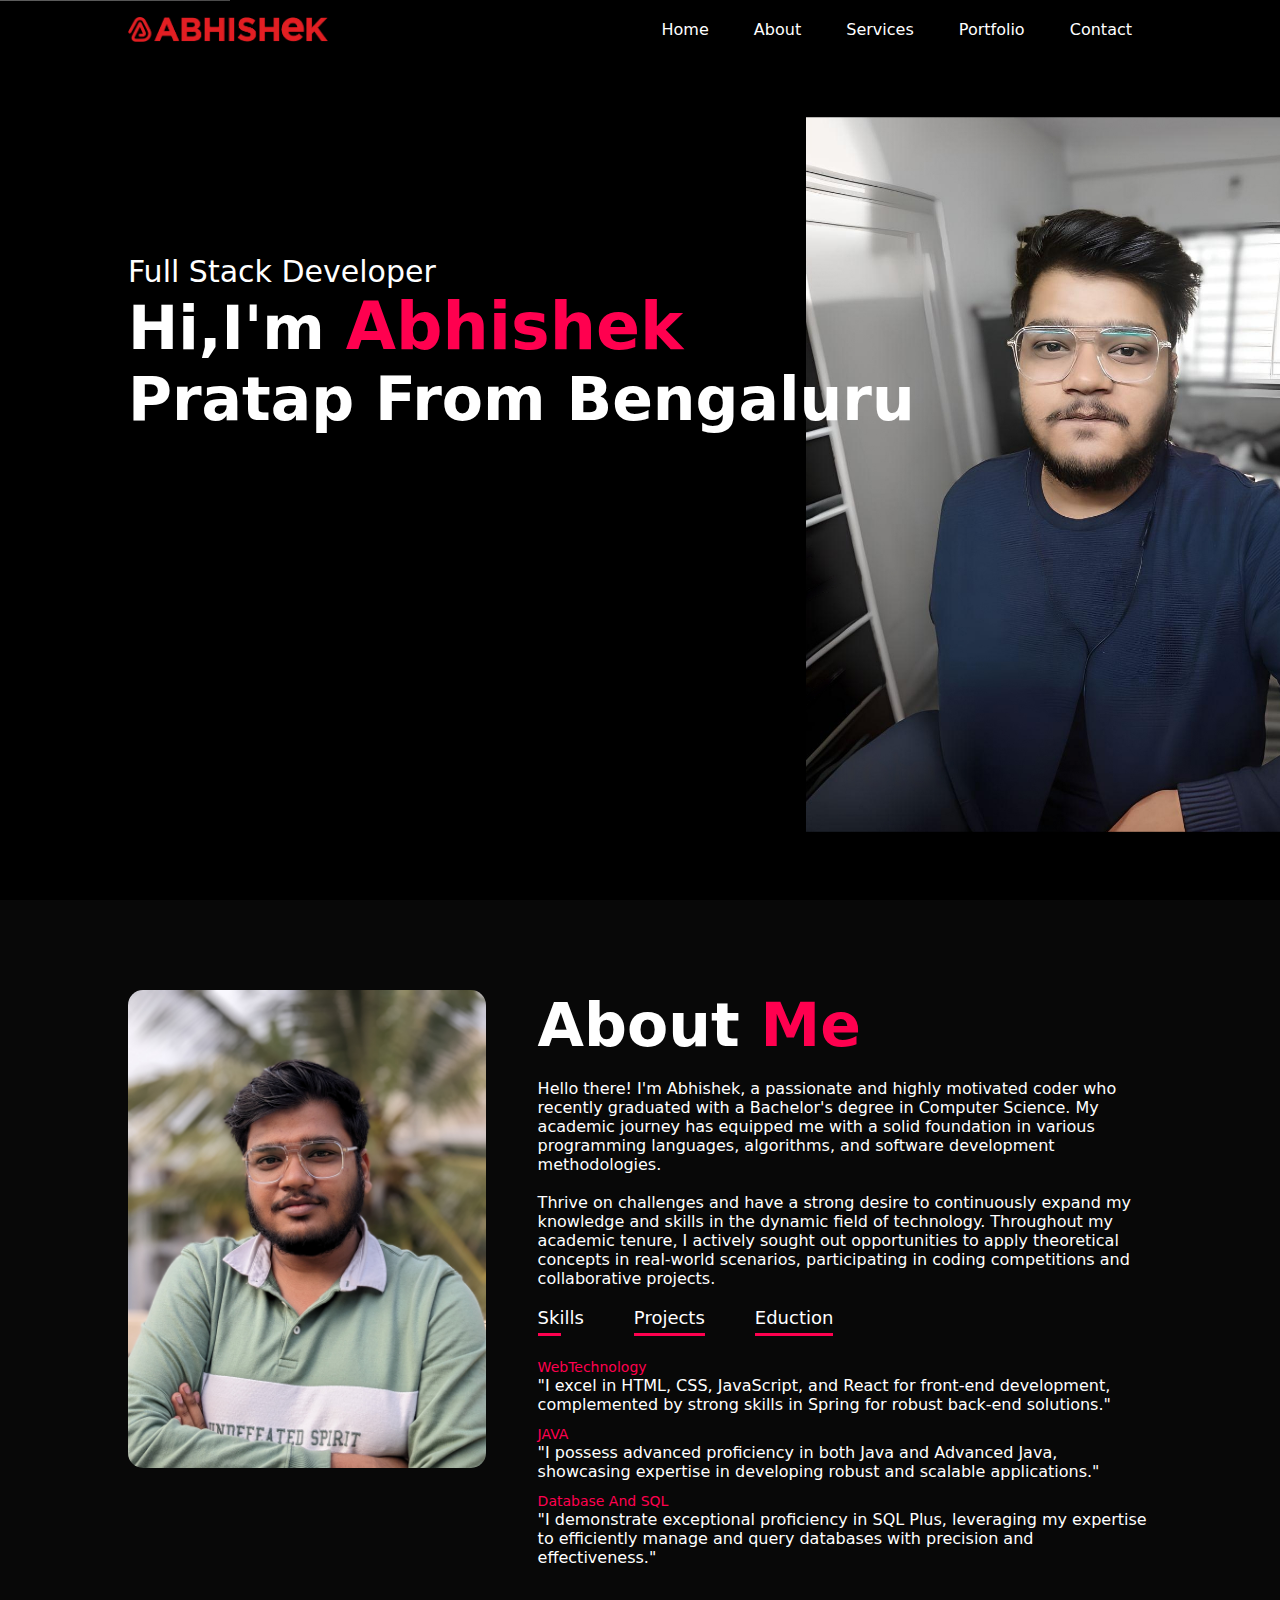
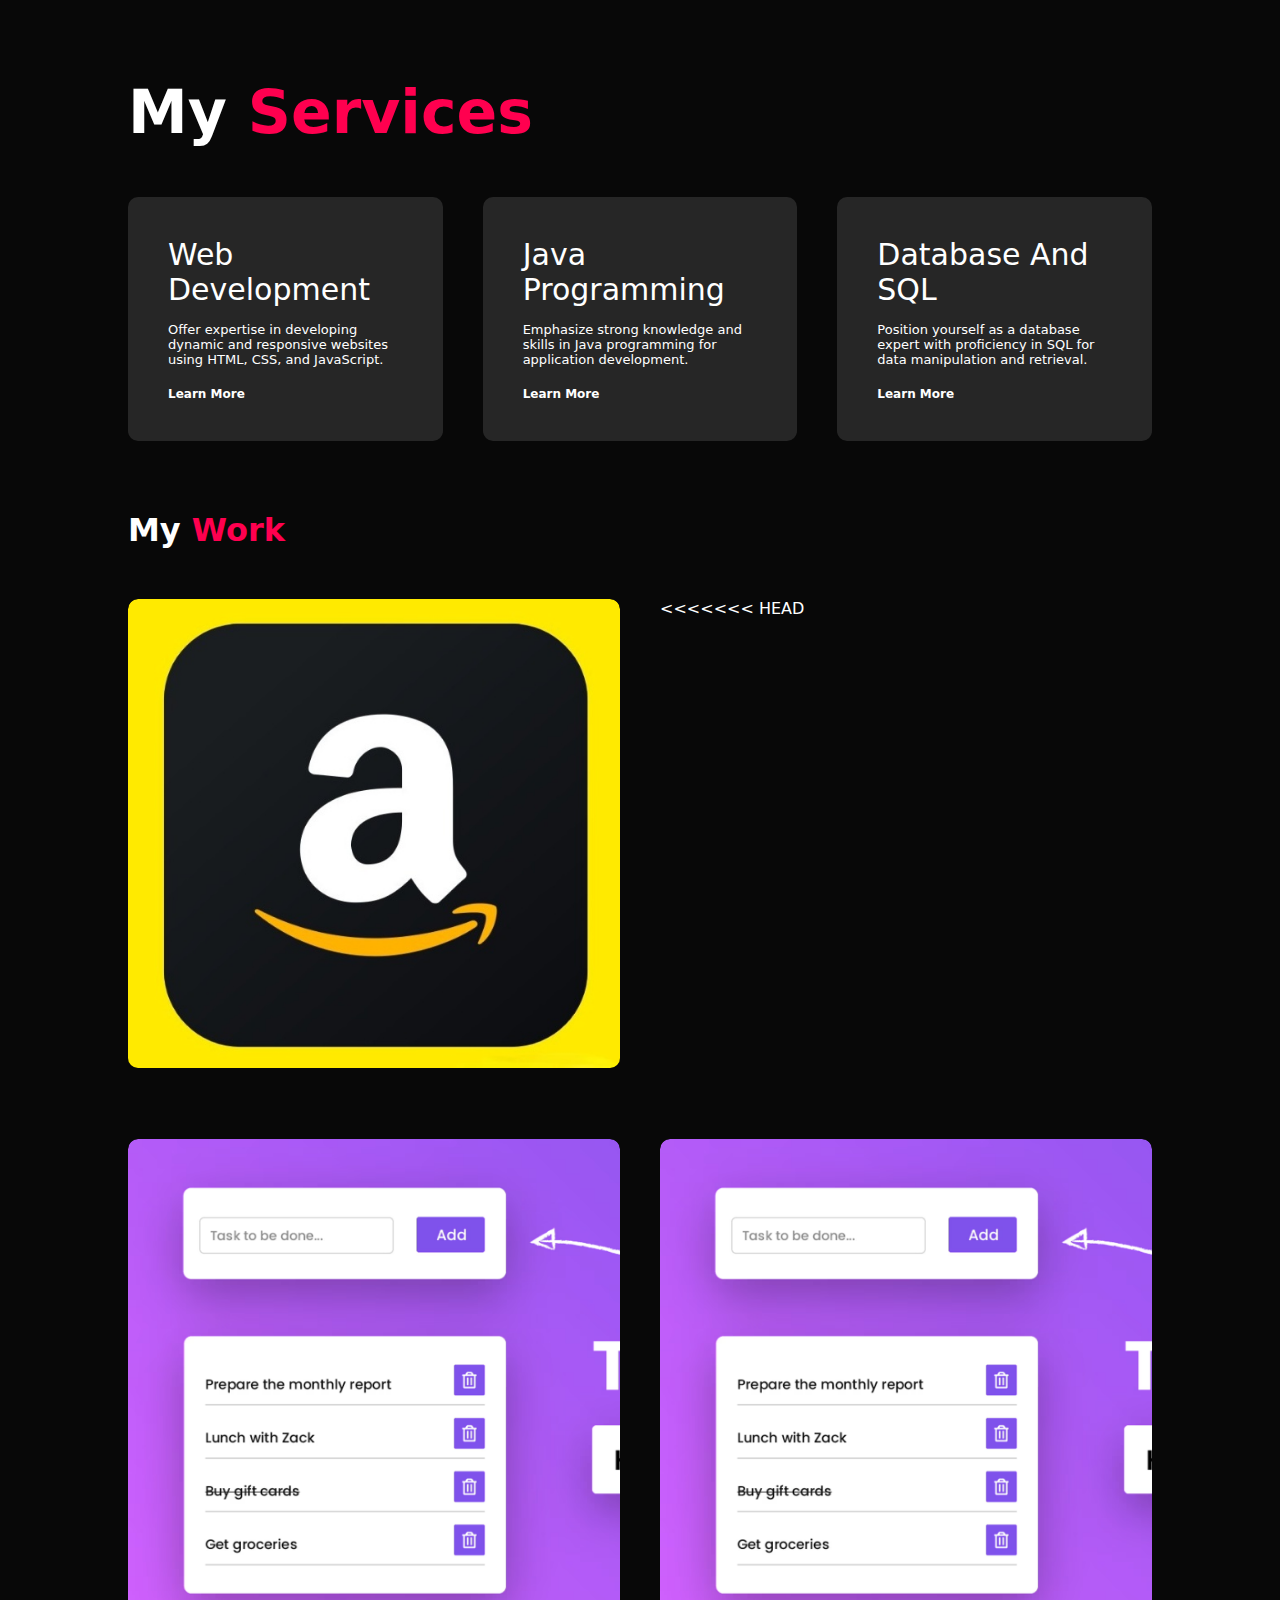
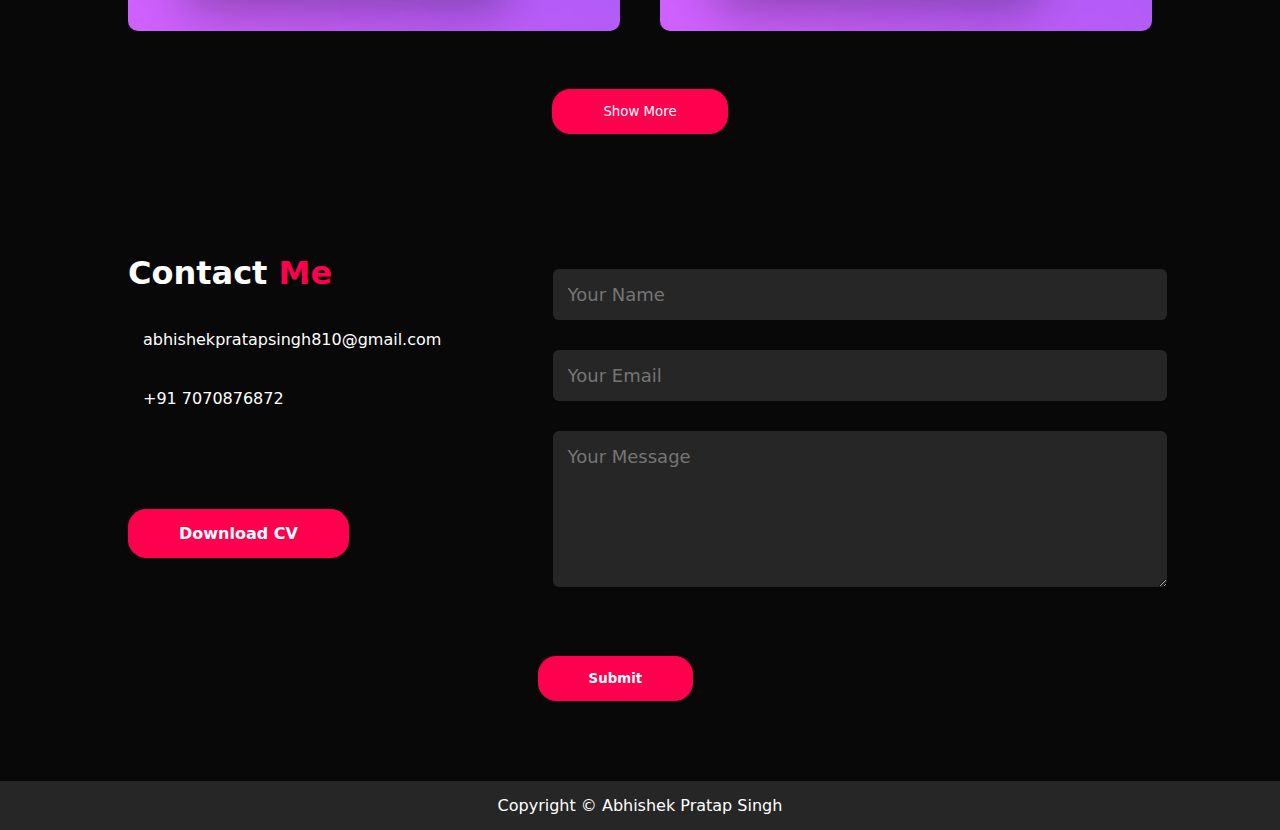
==== index.html @ 727d26ea "hi" ====
<!DOCTYPE html>
<html lang="en">

<head>
    <meta charset="UTF-8">
    <meta name="viewport" content="width=device-width, initial-scale=1.0">
    <title>Abhishek Pratap Singh Portfolio</title>
    <link rel="stylesheet" href="./style.css">
    <script src="https://kit.fontawesome.com/393fc502f9.js" crossorigin="anonymous"></script>

</head>

<body>
    <div id="main">
        <div id="header">
            <div class="container">
                <nav>
                    <img src="./abhishek-logo-for-header.webp" class="logo">
                    <ul id="sidemenu">
                        <li><a href="#header">Home</a></li>
                        <li><a href="#about">About</a></li>
                        <li><a href="#Services">Services</a></li>
                        <li><a href="#port">Portfolio</a></li>
                        <li><a href="#contact">Contact</a></li>
                        <i class="fas fa-times" onclick="closemenu()"></i>
                    </ul>
                    <i class="fas fa-bars" onclick="openmenu()"></i>
                </nav>
                <div class="header-text">
                    <p>Full Stack Developer</p>
                    <h1>Hi,I'm <span>Abhishek</span> <br>Pratap From Bengaluru</h1>
                </div>
            </div>
        </div>
        <!-- ---------------------------about---------------------- -->
        <div id="about">
            <div class="container">
                <div class="row">
                    <div class="about-col-1">
                        <img src="./WhatsApp Image 2024-01-06 at 12.10.41_4f3ad756.jpg">
                    </div>
                    <div class="about-col-2">
                        <h1 class="subtitle"> About <span id="abc">Me</span> </h1>
                        <br>
                        <p>Hello there! I'm Abhishek, a passionate and highly motivated coder who recently graduated
                            with a
                            Bachelor's degree in Computer Science. My academic journey has equipped me with a solid
                            foundation in various programming languages, algorithms, and software development
                            methodologies.
                        </p><br>

                        <p> Thrive on challenges and have a strong desire to continuously expand my knowledge and skills
                            in the dynamic field of technology. Throughout my academic tenure, I actively sought out
                            opportunities to apply theoretical concepts in real-world scenarios, participating in coding
                            competitions and collaborative projects.</p><br>

                        <!-- <p>As a recent graduate, I am eager to embark on my professional journey and contribute to the
                        ever-evolving landscape of technology. I am confident in my ability to adapt quickly to new
                        environments, learn on the fly, and contribute effectively to a team. My enthusiasm for coding
                        extends beyond the classroom, and I am always exploring new technologies and frameworks to stay
                        ahead of the curve.</p><br>

                    <q>I am currently seeking a challenging and rewarding opportunity that allows me to leverage my
                        skills and contribute meaningfully to a progressive organization. If you're looking for a
                        dedicated and driven individual with a strong foundation in computer science and a passion for
                        coding, I would love to connect and explore how I can contribute to your team.</q> -->

                        <div class="tab-title">
                            <p class="tab-links active-link" onclick="opentab('Skills')">Skills</p>
                            <p class="tab-links" onclick="opentab('Projects')">Projects</p>
                            <p class="tab-links" onclick="opentab('Eduction')">Eduction</p>
                        </div>
                        <div class="tab-cointains active-tab" id="Skills">
                            <br>
                            <ul>
                                <li><span>WebTechnology</span><br>"I excel in HTML, CSS, JavaScript, and React for
                                    front-end
                                    development, complemented by strong skills in Spring for robust back-end solutions."
                                </li>
                            </ul>
                            <ul>
                                <li><span>JAVA</span><br>"I possess advanced proficiency in both Java and Advanced Java,
                                    showcasing expertise in developing robust and scalable applications."
                                </li>
                            </ul>
                            <ul>
                                <li><span>Database And SQL </span><br>"I demonstrate exceptional proficiency in SQL
                                    Plus,
                                    leveraging my expertise to efficiently manage and query databases with precision and
                                    effectiveness."
                                </li>
                            </ul>
                        </div>
                        <div class="tab-cointains" id="Projects">
                            <ul>
                                <br>
                                <li><span>Amazon</span><br>
                                    "I've successfully developed an Amazon-inspired website using HTML and CSS, with
                                    ongoing
                                    enhancements to ensure a seamless and visually appealing online shopping
                                    experience."
                                </li>
                            </ul>
                            <ul>
                                <li><span>To-Do-List</span><br>
                                    "I've skillfully crafted a dynamic and user-friendly to-do list using JavaScript,
                                    showcasing my proficiency in front-end development and interactivity."</li>
                            </ul>
                            <ul>
                                <li><span>Login Page For Social Media</span><br>
                                    "I've crafted a login page website using HTML and CSS, demonstrating my proficiency
                                    in
                                    front-end development and design."</li>
                            </ul>
                        </div>
                        <div class="tab-cointains" id="Eduction">
                            <ul>
                                <br>
                                <li><span>High School</span><br>I proudly completed my high school education at Aditya
                                    Birla
                                    Public
                                    School, where I gained valuable knowledge and skills that have laid the groundwork
                                    for
                                    my future endeavors.</li>
                            </ul>
                            <ul>
                                <li><span>Btech In Computer Science</span><br>In 2023, I successfully completed my
                                    Bachelor
                                    of Technology (B.Tech) in Computer Science from Bhopal, India, equipping myself with
                                    a
                                    strong foundation in the field and paving the way for a promising career in
                                    technology.
                                </li>
                            </ul>
                            <ul>
                                <li><span>Eductation 3</span><br>3 Eduction</li>
                            </ul>
                        </div>
                    </div>
                </div>
            </div>
        </div>

        <!-- ------------------------services------------------ -->
        <div id="Services">
            <div class="container">
                <h1 class="subtitle">My <span> Services</span></h1>
                <div class="services-list">
                    <div>
                        <i class="fa-brands fa-html5"></i>
                        <h2>Web Development </h2>
                        <p>Offer expertise in developing dynamic and responsive websites using HTML, CSS, and
                            JavaScript.
                        </p>
                        <a href="">Learn More</a>
                    </div>
                    <div>
                        <i class="fa-brands fa-java"></i>
                        <h2>Java Programming</h2>
                        <p>Emphasize strong knowledge and skills in Java programming for application development.</p>
                        <a href="">Learn More</a>
                    </div>
                    <div>
                        <i class="fa-solid fa-database"></i>
                        <h2>Database And SQL </h2>
                        <p>Position yourself as a database expert with proficiency in SQL for data manipulation and
                            retrieval.</p>
                        <a href="">Learn More</a>
                    </div>
                </div>
            </div>
        </div>


        <!-- -----------------------portfolio------------------ -->

        <div id="port">
            <div class="container">
                <h1 class="sub-title">
                    <h1>My <span>Work</span></h1>
                    <div class="work-list">
                        <div class="work">
                            <div class="image">
                                <img src="./Untitled_Export-9vaLdktNy (1).jpeg" alt="">
                            </div>
                            <div class="layer">
                                <h3>Amazon</h3>
                                <p>

                                    I've created an Amazon-inspired website using HTML and CSS, demonstrating my
                                    proficiency
                                    in
                                    front-end development. Ongoing efforts involve refining and optimizing the site for
                                    a
                                    seamless user experience, reflecting my commitment to continuous improvement and
                                    innovation
                                    in web design.</p>
                                <a href="./amazon.html"><i class="fa-solid fa-link"></i></i></a>
                            </div>
                        </div>

<<<<<<< HEAD
                        <div class="work">
                            <div class="image">
                                <img src="./download.avif" alt="">
                            </div>
                            <div class="layer">
                                <h3>Todo List</h3>
                                <p>
                                    I've built a JavaScript-powered to-do list, showcasing my front-end scripting
                                    skills.
                                    This
                                    dynamic application enables users to manage tasks efficiently with a user-friendly
                                    interface, emphasizing practicality and engagement. Ongoing refinements aim to
                                    deliver a
                                    streamlined and effective tool for seamless task organization.</p>
=======
                                I've created an Amazon-inspired website using HTML and CSS, demonstrating my proficiency
                                in
                                front-end development. Ongoing efforts involve refining and optimizing the site for a
                                seamless user experience, reflecting my commitment to continuous improvement and
                                innovation
                                in web design.</p>
                            <a href="./amazon.html"><i class="fa-solid fa-link"></i></i></a>
                        </div>
                    </div>

                    <div class="work">
                        <div class="image">
                            <img src="./download.avif" alt="">
                        </div>
                        <div class="layer">
                            <h3>Todo List</h3>
                            <p>
                                I've built a JavaScript-powered to-do list, showcasing my front-end scripting skills.
                                This
                                dynamic application enables users to manage tasks efficiently with a user-friendly
                                interface, emphasizing practicality and engagement. Ongoing refinements aim to deliver a
                                streamlined and effective tool for seamless task organization.</p>
                            <a href="./to-do-list_project.html"><i class="fa-solid fa-link"></i></i></a>
                        </div>
                    </div>


                    <div class="work">
                        <div class="image">
                            <img src="https://ucarecdn.com/f3bb5d82-fd86-4fac-a968-801e316601be/-/scale_crop/800x800/smart/"
                                alt="">
                        </div>
                        <div class="layer">
                            <h3>Random Quote Generator</h3>
                            <p>

                                I recently crafted a random quote generator using HTML, CSS, and JavaScript. HTML
                                provided
                                the structure, CSS added a polished look, and JavaScript brought the dynamic
                                functionality.
                                With a click of a button, the generator randomly displays quotes from a predefined
                                array,
                                making it an engaging and visually appealing project that highlights the seamless
                                integration of these web technologies.</p>
                            <a href="./RandomQuote.html"><i class="fa-solid fa-link"></i></i></a>
                        </div>
                    </div>


                    <div class="work">
                        <div class="image">
                            <img src="./Instagram Square post (1080x1080).jpg" alt="">
                        </div>
                        <div class="layer">
                            <h3>Login Page</h3>
                            <p>
                                I've just wrapped up creating a login page using HTML and CSS. The HTML includes a form
                                with
                                input fields for username and password, styled using CSS for a visually appealing look.
                                The
                                design is responsive, thanks to the use of flexbox. It's now a clean and functional
                                login
                                interface, marrying simplicity with an attractive layout.</p>
                            <a href="./login1.html"><i class="fa-solid fa-link"></i></i></a>
                        </div>
                    </div>


                    <div class="work">
                        <div class="image">
                            <img src="./Instagram Square post (1080x1080).webp" alt="">
                        </div>
                        <div class="layer">
                            <h3>Netflix Login Page</h3>
                            <p>
                                Building a Netflix login page with HTML and CSS is a great achievement, showcasing your
                                skills in frontend development and design. This hands-on project allows you to replicate
                                the official platform's layout, emphasizing practical experience and enhancing your
                                understanding of web design concepts. Keep experimenting and expanding your knowledge to
                                excel in the dynamic field of web development.</p>
                            <a href="./Abhisheknetflixlogin.htmln  "><i class="fa-solid fa-link"></i></i></a>
                        </div>
                    </div>


                    <div class="work">
                        <div class="image">
                            <img src="./comiing.avif" alt="">
                        </div>
                        <div class="layer">
                            <h3>Comming Soon.....</h3>
                            <p>
                                Comming Soon......</p>
                            <a href="./to-do-list_project.html"><i class="fa-solid fa-link"></i></i></a>
                        </div>
                    </div>



                    <div class="work">
                        <div class="image">
                            <img src="./comiing.avif" alt="">
                        </div>
                        <div class="layer">
                            <h3>Comming Soon.....</h3>
                            <p>
                                Comming Soon......</p>
                            <a href="./to-do-list_project.html"><i class="fa-solid fa-link"></i></i></a>
                        </div>
                    </div>




                    <div class="work">
                        <div class="image">
                            <img src="./comiing.avif" alt="">
                        </div>
                        <div class="layer">
                            <h3>Comming Soon.....t</h3>
                            <p>
                                Comming Soon.....</p>
                            <a href="./to-do-list_project.html"><i class="fa-solid fa-link"></i></i></a>
                        </div>
                    </div>




                    <div class="work">
                        <div class="image">
                            <img src="./comiing.avif" alt="">
                        </div>
                        <div class="layer">
                            <h3>Comming Soon.....</h3>
                            <p>
                                Comming Soon.....</p>
                            <a href="./to-do-list_project.html"><i class="fa-solid fa-link"></i></i></a>
                        </div>
                    </div>




                    <div class="work">
                        <div class="image">
                            <img src="./comiing.avif" alt="">
                        </div>
                        <div class="layer">
                            <h3>Comming Soon.....</h3>
                            <p>Comming Soon...../p>
>>>>>>> 76d8709bc425a43754c190b4fefecbc5886a5a53
                                <a href="./to-do-list_project.html"><i class="fa-solid fa-link"></i></i></a>
                            </div>
                        </div>


                        <div class="work">
                            <div class="image">
                                <img src="https://ucarecdn.com/f3bb5d82-fd86-4fac-a968-801e316601be/-/scale_crop/800x800/smart/"
                                    alt="">
                            </div>
                            <div class="layer">
                                <h3>Random Quote Generator</h3>
                                <p>

                                    I recently crafted a random quote generator using HTML, CSS, and JavaScript. HTML
                                    provided
                                    the structure, CSS added a polished look, and JavaScript brought the dynamic
                                    functionality.
                                    With a click of a button, the generator randomly displays quotes from a predefined
                                    array,
                                    making it an engaging and visually appealing project that highlights the seamless
                                    integration of these web technologies.</p>
                                <a href="./RandomQuote.html"><i class="fa-solid fa-link"></i></i></a>
                            </div>
                        </div>


                        <div class="work">
                            <div class="image">
                                <img src="./Instagram Square post (1080x1080).jpg" alt="">
                            </div>
                            <div class="layer">
                                <h3>Login Page</h3>
                                <p>
                                    I've just wrapped up creating a login page using HTML and CSS. The HTML includes a
                                    form
                                    with
                                    input fields for username and password, styled using CSS for a visually appealing
                                    look.
                                    The
                                    design is responsive, thanks to the use of flexbox. It's now a clean and functional
                                    login
                                    interface, marrying simplicity with an attractive layout.</p>
                                <a href="./login1.html"><i class="fa-solid fa-link"></i></i></a>
                            </div>
                        </div>


                        <div class="work">
                            <div class="image">
                                <img src="./Instagram Square post (1080x1080).webp" alt="">
                            </div>
                            <div class="layer">
                                <h3>Netflix Login Page</h3>
                                <p>
                                    Building a Netflix login page with HTML and CSS is a great achievement, showcasing
                                    your
                                    skills in frontend development and design. This hands-on project allows you to
                                    replicate
                                    the official platform's layout, emphasizing practical experience and enhancing your
                                    understanding of web design concepts. Keep experimenting and expanding your
                                    knowledge to
                                    excel in the dynamic field of web development.</p>
                                <a href="./Abhisheknetflixlogin.htmln  "><i class="fa-solid fa-link"></i></i></a>
                            </div>
                        </div>


                        <div class="work">
                            <div class="image">
                                <img src="./comiing.avif" alt="">
                            </div>
                            <div class="layer">
                                <h3>Comming Soon.....</h3>
                                <p>
                                    Comming Soon......</p>
                                <a href="./to-do-list_project.html"><i class="fa-solid fa-link"></i></i></a>
                            </div>
                        </div>



                        <div class="work">
                            <div class="image">
                                <img src="./comiing.avif" alt="">
                            </div>
                            <div class="layer">
                                <h3>Comming Soon.....</h3>
                                <p>
                                    Comming Soon......</p>
                                <a href="./to-do-list_project.html"><i class="fa-solid fa-link"></i></i></a>
                            </div>
                        </div>




                        <div class="work">
                            <div class="image">
                                <img src="./comiing.avif" alt="">
                            </div>
                            <div class="layer">
                                <h3>Comming Soon.....t</h3>
                                <p>
                                    Comming Soon.....</p>
                                <a href="./to-do-list_project.html"><i class="fa-solid fa-link"></i></i></a>
                            </div>
                        </div>




                        <div class="work">
                            <div class="image">
                                <img src="./comiing.avif" alt="">
                            </div>
                            <div class="layer">
                                <h3>Comming Soon.....</h3>
                                <p>
                                    Comming Soon.....</p>
                                <a href="./to-do-list_project.html"><i class="fa-solid fa-link"></i></i></a>
                            </div>
                        </div>




                        <div class="work">
                            <div class="image">
                                <img src="./comiing.avif" alt="">
                            </div>
                            <div class="layer">
                                <h3>Comming Soon.....</h3>
                                <p>Comming Soon...../p>
                                    <a href="./to-do-list_project.html"><i class="fa-solid fa-link"></i></i></a>
                            </div>
                        </div>




                        <div class="work">
                            <div class="image">
                                <img src="./comiing.avif" alt="">
                            </div>
                            <div class="layer">
                                <h3>Comming Soon.....</h3>
                                <p>
                                    Comming Soon.....</p>
                                <a href="./to-do-list_project.html"><i class="fa-solid fa-link"></i></i></a>
                            </div>
                        </div>


                        <div class="work">
                            <img src="./comiing.avif" alt="">
                            <div class="layer">
                                <h3>Comming Soon.....</h3>
                                <p>
                                    Comming Soon.....</p>
                                <a href="./RandomQuote.html"><i class="fa-solid fa-link"></i></i></a>
                            </div>
                        </div>
                    </div>
                    <button class="btn8">Show More</button>
            </div>
        </div>

        <!-- ----------------------------------------COntact------------------------------ -->
        <div id="contact">
            <div class="container">
                <div class="row">
                    <div class="contact-left">
                        <h1 class="sub-title">Contact <span>Me</span></h1>
                        <p><i class="fas fa-paper-plane"></i>abhishekpratapsingh810@gmail.com</p>
                        <p><i class="fas fa-phone-square-alt"></i>+91 7070876872</p>
                        <div class="social-icons">
                            <a href="https://www.instagram.com/abhishekpr_/"><i class="fa-brands fa-instagram"></i></a>
                            <a href=""><i class="fa-brands fa-facebook"></i></a>
                            <a href="https://www.linkedin.com/in/abhishek-pratap-singh-a2b493244/"><i
                                    class="fa-brands fa-linkedin"></i></a>
                            <a href="https://twitter.com/Abhishe60374679"><i class="fa-brands fa-twitter"></i></a>

                        </div>
                        <a href="./Abhishek Pratap Singh Resume_page-0001.pdf" class="btn btn2">Download CV</a>
                    </div>
                    <div class="contact-right">
                        <form action="https://api.web3forms.com/submit" method="POST">
                            <input type="text" name="Name" placeholder="Your Name" required>
                            <input type="email" name="Email" placeholder="Your Email" required>
                            <textarea name="Message" rows="6" placeholder="Your Message"></textarea>
                            <button type="submit" class="btn btn2">Submit</button>
                            <input type="hidden" name="access_key" value="2c8de099-0847-4431-8800-19e3527dbb65">
                        </form>
                    </div>

                </div>
            </div>
            <div class="copyright">
                <p>Copyright © Abhishek Pratap Singh </p>
            </div>
        </div>
    </div>







</body>
<script src="https://cdnjs.cloudflare.com/ajax/libs/gsap/3.12.4/gsap.min.js"
    integrity="sha512-EZI2cBcGPnmR89wTgVnN3602Yyi7muWo8y1B3a8WmIv1J9tYG+udH4LvmYjLiGp37yHB7FfaPBo8ly178m9g4Q=="
    crossorigin="anonymous" referrerpolicy="no-referrer"></script>
<script>


    var tablinks = document.getElementsByClassName("tab-links");
    var tabcointains = document.getElementsByClassName("tab-cointains");

    function opentab(tabname) {
        for (tablink of tablinks) {
            tablink.classList.remove("active-link");
        }
        for (tabcointain of tabcointains) {
            tabcointain.classList.remove("active-tab");
        }
        event.currentTarget.classList.add("active-link");
        document.getElementById(tabname).classList.add("active-tab");
    }

    var sidemenu = document.getElementById("sidemenu");

    function openmenu() {
        sidemenu.style.right = "0"
    }
    function closemenu() {
        sidemenu.style.right = "-200px"

    }

    document.addEventListener("DOMContentLoaded", function () {
        let loadmore = document.querySelector('.btn8');
        let currentItem = 3;

        loadmore.onclick = () => {
            showItems();
        };

        function showItems() {
            let boxes = document.querySelectorAll('.container .work-list .work');

            for (let i = currentItem; i < currentItem + 3 && i < boxes.length; i++) {
                boxes[i].style.display = 'flex'; // Adjusted from 'inline-block' to 'flex'
            }

            currentItem += 3;

            // If all items are shown, hide the "Show More" button
            if (currentItem >= boxes.length) {
                loadmore.style.display = 'none';
            }
        }

        // Initially hide all items beyond the first 3
        hideItems();

        function hideItems() {
            let boxes = document.querySelectorAll('.container .work-list .work');

            for (let i = currentItem; i < boxes.length; i++) {
                boxes[i].style.display = 'none';
            }
        }

    });

    gsap.from("#header h1", {
        x: 100,
        opacity:0,
        delay:0.5,
        duration:0.5,
        stagger:0.2

    })
    gsap.from("#header p", {
        x: 100,
        opacity:0,
        delay:0.5,
        duration:0.5,
        stagger:0.2

    })




</script>

<script>
    // Your existing code...

    const roles = ["Front End","Back End","Databases","Full Stack Developer"];
    const roleElement = document.getElementById("header").getElementsByTagName("p")[0];

    function switchRoles() {
        let roleIndex = 0;

        function updateRole() {
            gsap.to(roleElement, { opacity: 0, duration: 0.5, onComplete: () => {
                roleElement.innerHTML = roles[roleIndex];
                gsap.to(roleElement, { opacity: 1, duration: 0.5 });
                roleIndex = (roleIndex + 1) % roles.length;
            }});
        }

        setInterval(updateRole, 3000);
    }

    switchRoles();

    // Your existing GSAP animations...

</script>





</html>
---- style.css ----
* {
    margin: 0px;
    padding: 0px;
    font-family: system-ui, -apple-system, BlinkMacSystemFont, 'Segoe UI', Roboto, Oxygen, Ubuntu, Cantarell, 'Open Sans', 'Helvetica Neue', sans-serif;
    box-sizing: border-box;
    color: white;
}

body {
    background: #080808;
}

#header {
    width: 100%;
    height: 100vh;
    background-image: url(./fotor-2024010519581-transformed\ \(1\).png);
    background-size: cover;
    background-position: center;
}

.container {
    padding: 10px 10%;
    

}

nav {
    display: flex;
    align-items: center;
    justify-content: space-between;
    flex-wrap: wrap;
}

.logo {
    width: 200px;
    

}

nav ul li {
    display: inline-block;
    list-style: none;
    margin: 10px 20px;
}

a {
    color: white;
    text-decoration: none;
    font: 18px;
    position: relative;
}

nav ul li a::after{
    content: '';
    width: 0%;
    height: 3px;
    background: #ff004f;
    position: absolute;
    left: 0px;
    bottom: -6px;
}

nav ul li a:hover::after{
    width: 100%;
    transition: 0.5s;

}

.header-text{
margin-top: 20%;
font-size: 30px;
}

.header-text h1{
    font-size: 60px;
   
}

.header-text span{
color:#ff004f ;
font-size: 65px;
}

#abc{
    color: #ff004f;
}



/* ---------------------------about----------------------------------- */

#about {
    padding: 80px 0;
    color: #ababab;
}

.row {
    display: flex;
    justify-content: space-between;
  flex-wrap: wrap;
}

.about-col-1 {
    flex-basis: 35%;

}

.about-col-1 img {
    border-radius: 15px;
    width: 100%;
}

.about-col-2 {
    flex-basis: 60%;
}

.subtitle {
    font-size: 60px;
    font-weight: 600;
    color: white;
}

.tab-title{
    display: flex;
    max-width: 20px 0 40px;
}

.tab-links{
    margin-right: 50px;
    font-size: 18px;
    font-weight: 500;
    cursor: pointer;
    position: relative;

}

.tab-links::after{
    content: '';
    width: 100%;
    height: 3px;
    background: #ff004f;
    position: absolute;
    left: 0;
    bottom: -8px;
    transition: 0.5s;
}

.tab-links.active-link::after{
    width: 50%;
}

.tab-cointains ul li{
    list-style: none;
    margin: 10px 0;
}

.tab-cointains ul li span{
    color: #ff004f;
    font-size: 14px;
}

.tab-cointains{
    display: none;
}

.tab-cointains.active-tab{
    display: block;
}

/* ---------------------services--------------------- */

#services{
    padding: 30px 0;

}

.services-list{
    display: grid;
    grid-template-columns: repeat(auto-fit, minmax(250px, 1fr));
    grid-gap: 40px;
    margin-top: 50px;
}

.services-list div{
    background: #262626;
    padding: 40px;
    font-size: 13px;
    font-weight: 300;
    border-radius: 10px;
    transition: background 0.5s,transform 0.5s;
}

.services-list div i{
    font-size: 50px;
    margin-bottom: 50px;
    
}

.services-list div h2{
    font-size: 30px;
    font-weight: 500;
    margin-bottom: 15px;
    
}

.services-list div a{
    text-decoration: none;
    color: #fff;
    font-size: 12px;
    margin-top: 20px;
    display: inline-block;
    font-weight: 600;
}

.services-list div:hover{
    background: #ff004f;
    transform: translateY(-10px);
}
 span{
    color: #ff004f;
}

/* <!-- -----------------------portfolio--------------------> */

/* -----------------------portfolio-------------------- */

/* -----------------------portfolio-------------------- */

#port {
    padding: 50px 0;
}

.work-list {
    display: grid;
    grid-template-columns: repeat(auto-fill, minmax(350px, 1fr));
    grid-gap: 40px;
    margin-top: 50px;
}

.work {
    border-radius: 10px;
    position: relative;
    overflow: hidden;
    width: 100%; /* Adjusted width to ensure responsiveness */
    height: 500px;
}

.work img {
    display: block;
    width: 100%;
    border-radius: 10px;
    transition: transform 0.5s;
}

.layer {
    width: 100%;
    height: 0%;
    background: linear-gradient(rgb(0, 0, 0, 0), #ff004f);
    border-radius: 10px;
    position: absolute;
    left: 0;
    bottom: 0;
    overflow: hidden;
    display: flex;
    align-items: center;
    justify-content: center;
    flex-direction: column;
    padding: 0 40px;
    text-align: center;
    font-size: 14px;
    transition: height 0.5s;
}

.layer h3 {
    font-weight: 600;
    margin-bottom: 20px;
}

.layer i {
    margin-top: 20px;
    text-decoration: none;
    font-size: 18px;
    line-height: 60px;
    background: white;
    color: #ff004f;
    width: 60px;
    height: 60px;
    border-radius: 50%;
}

.work:hover img {
    transform: scale(1.1);
}

.work:hover .layer {
    height: 100%;
}

.btn {
    display: block;
    margin: 50px auto;
    width: fit-content;
    border: 1px solid #ff004f;
    padding: 14px 50px;
    border-radius: 6px;
    text-decoration: none;
    color: white;
    transition: background 0.5s;
    border-radius: 18px;
}

.btn:hover {
    background: #ff004f;
    box-shadow: 0px 0px 10px rgb(146, 79, 96);
    cursor: pointer;
}

.btn8 {
    display: block;
    margin: 50px auto;
    width: fit-content;
    border: 1px solid #ff004f;
    padding: 14px 50px;
    border-radius: 6px;
    text-decoration: none;
    color: white;
    transition: background 0.5s;
    border-radius: 18px;
    background: #ff004f;
}

.btn8:hover {
    background: #ff004f;
    box-shadow: 0px 0px 10px rgb(146, 79, 96);
    cursor: pointer;
}

/* 
----------------------------------------COntact------------------------------ */
.contact-left{
    flex-basis: 35%;
}

.contact-right{
    flex-basis: 60%;
}

.contact-left p{
    margin-top: 30px;
}

.contact-left p i{
    color: #ff004f;
    margin-right: 15px;
    font-size: 25px;
}

.social-icons{
    margin-top: 30px;
}

.social-icons a{
    text-decoration: none;
    font-size: 30px;
    display: inline-block;
    margin-right: 15px;
    color: #ababab;
    
}

.social-icons a i{
    transition: transform 0.5s;
}

.social-icons a i:hover{
    
    color: #ff004f;
    transform: translateY(-5px);
}
.btn.btn2{
    display: inline-block;
    background: #ff004f;
    font-weight: 600;
}

.contact-right form{
    width: 100%;
}

form input,form textarea{
    width: 100%;
    border: 0;
    outline: none;
    background: #262626;
    padding: 15px;
    margin: 15px;
    color: #fff;
    font-size: 18px;
    border-radius: 6px;

}

form btn2{
    padding: 14px 16px;
    font-size: 18px;
    margin: 20px;
    cursor: pointer;
    border-radius: 8px;
}

.copyright{
    width: 100%;
    text-align: center;
    padding: 15px;
    background: #262626;
    font-weight: 300;
    margin-top: 20px;
}
html{
    scroll-behavior: smooth;
}

/* 
--------------------css for small screen------------------------------------- */
nav .fas{
    display: none;
}
@media only screen and (max-width:1100px){
    #header{
        background-image: url(./black.png);
    }
    .header-text{
        margin-top: 100%;
        font-size: 16px;
    }
    .header-text height:1px;{
        font-size: 30px;
    }
    nav .fas{
        display: block;
        font-size: 25px;
    }
    nav ul{
        background: #ff004f;
        position: fixed;
        top: 0;
        right: -200px;
        width: 200px;
        height: 100vh;
        padding-top: 50px;
        transition: right 0.5s;
    }
    nav ul li{
        display: block;
        margin: 25px;
    }
    nav ul .fas{
        position: absolute;
        top: 25px;
        left: 25px;
        cursor: pointer;
    }
    .subtitle{
        font-size: 40px;
    }
    .about-col-1,.about-col-2{
        flex-basis: 100%;
    }
    .about-col-1{
        margin-bottom: 30px;
    }
    .about-col-2{
        font-size: 18px;
    }
    .tab-links{
        font-size: 20px;
        margin-right: 20px;
    }
    .contact-left,.contact-right{
        flex-basis: 100%;
    }
    .copyright{
        font-size: 14px;

    }
    .header-text{
        margin-top: 50%;
        font-size: 30px;
        flex-basis: 100%;
        }
        
        
    }


    /* --------------------custom scrollbar------------------- */
    ::-webkit-scrollbar{
        width: 10px;
    }

    ::-webkit-scrollbar-track{
        background: #fff;
    
    }

    ::-webkit-scrollbar-thumb{
        background: #ff004f;
        border-radius: 10px;
    }
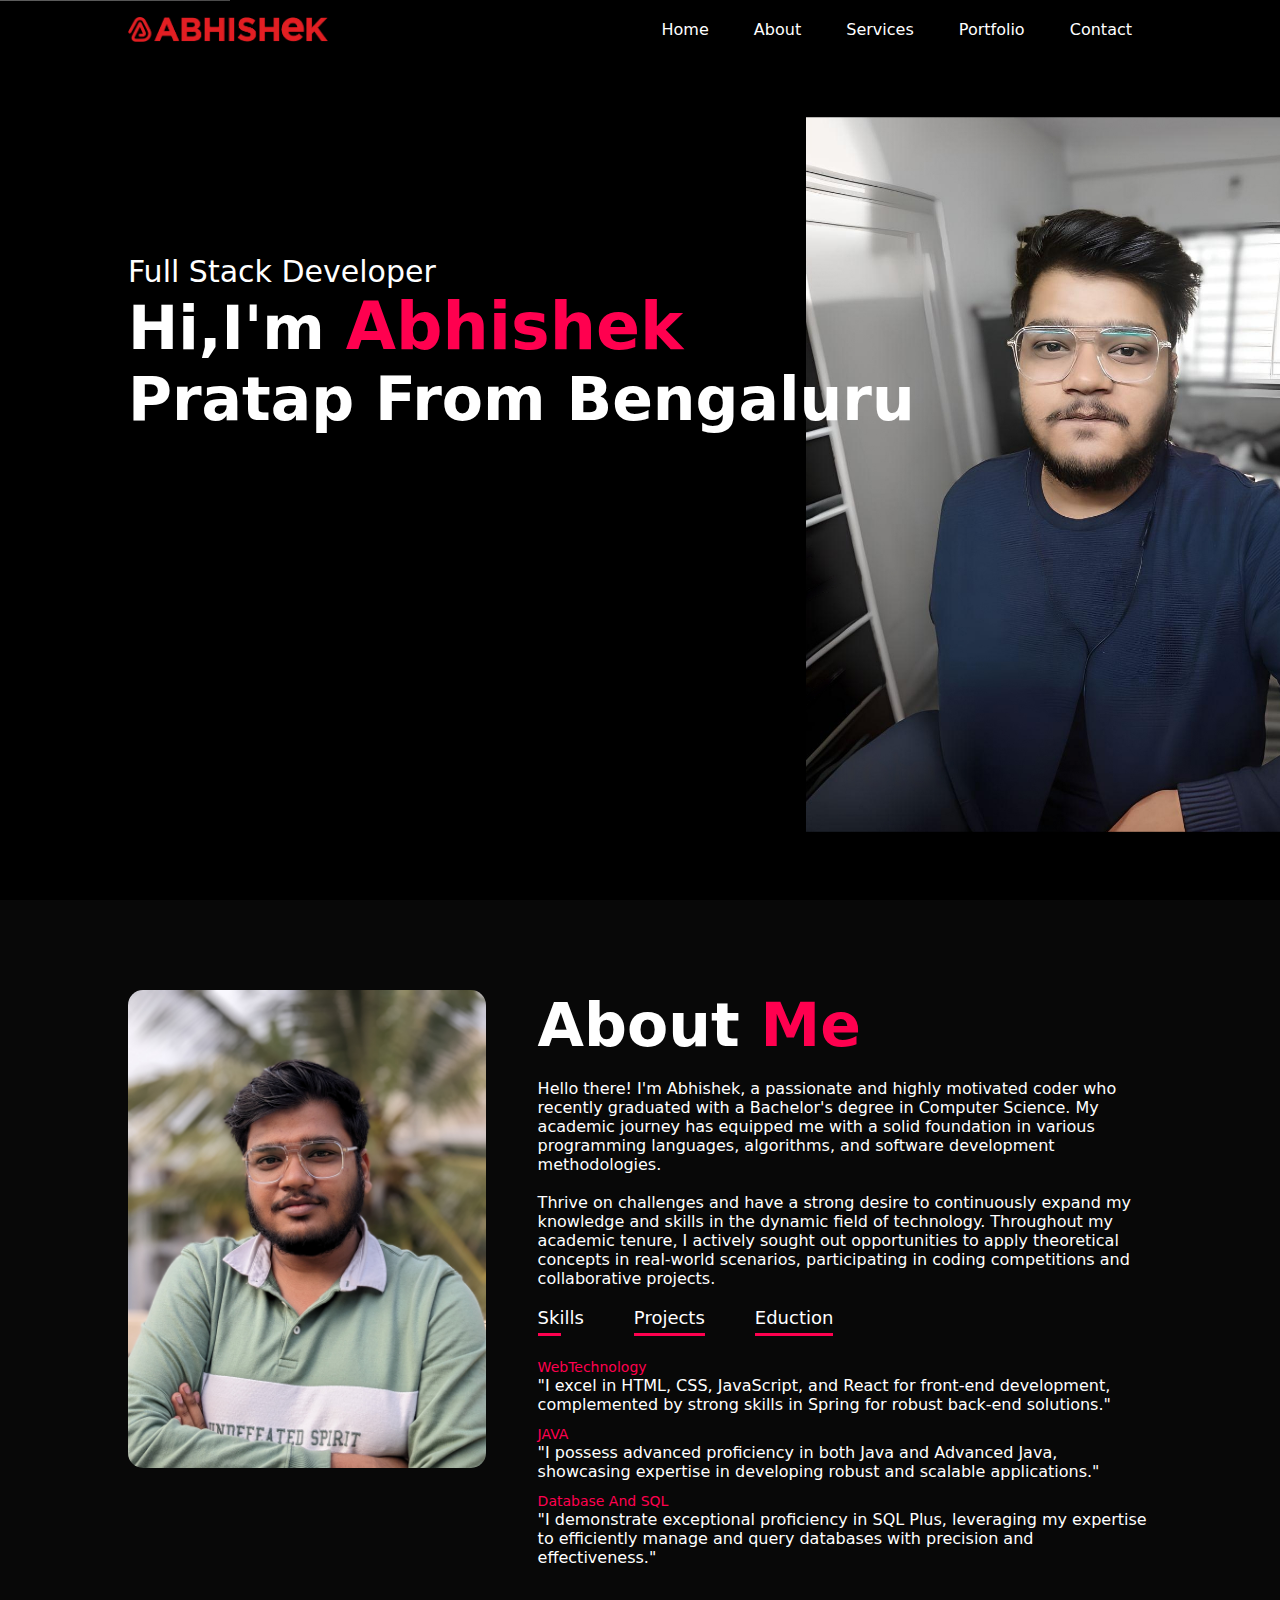
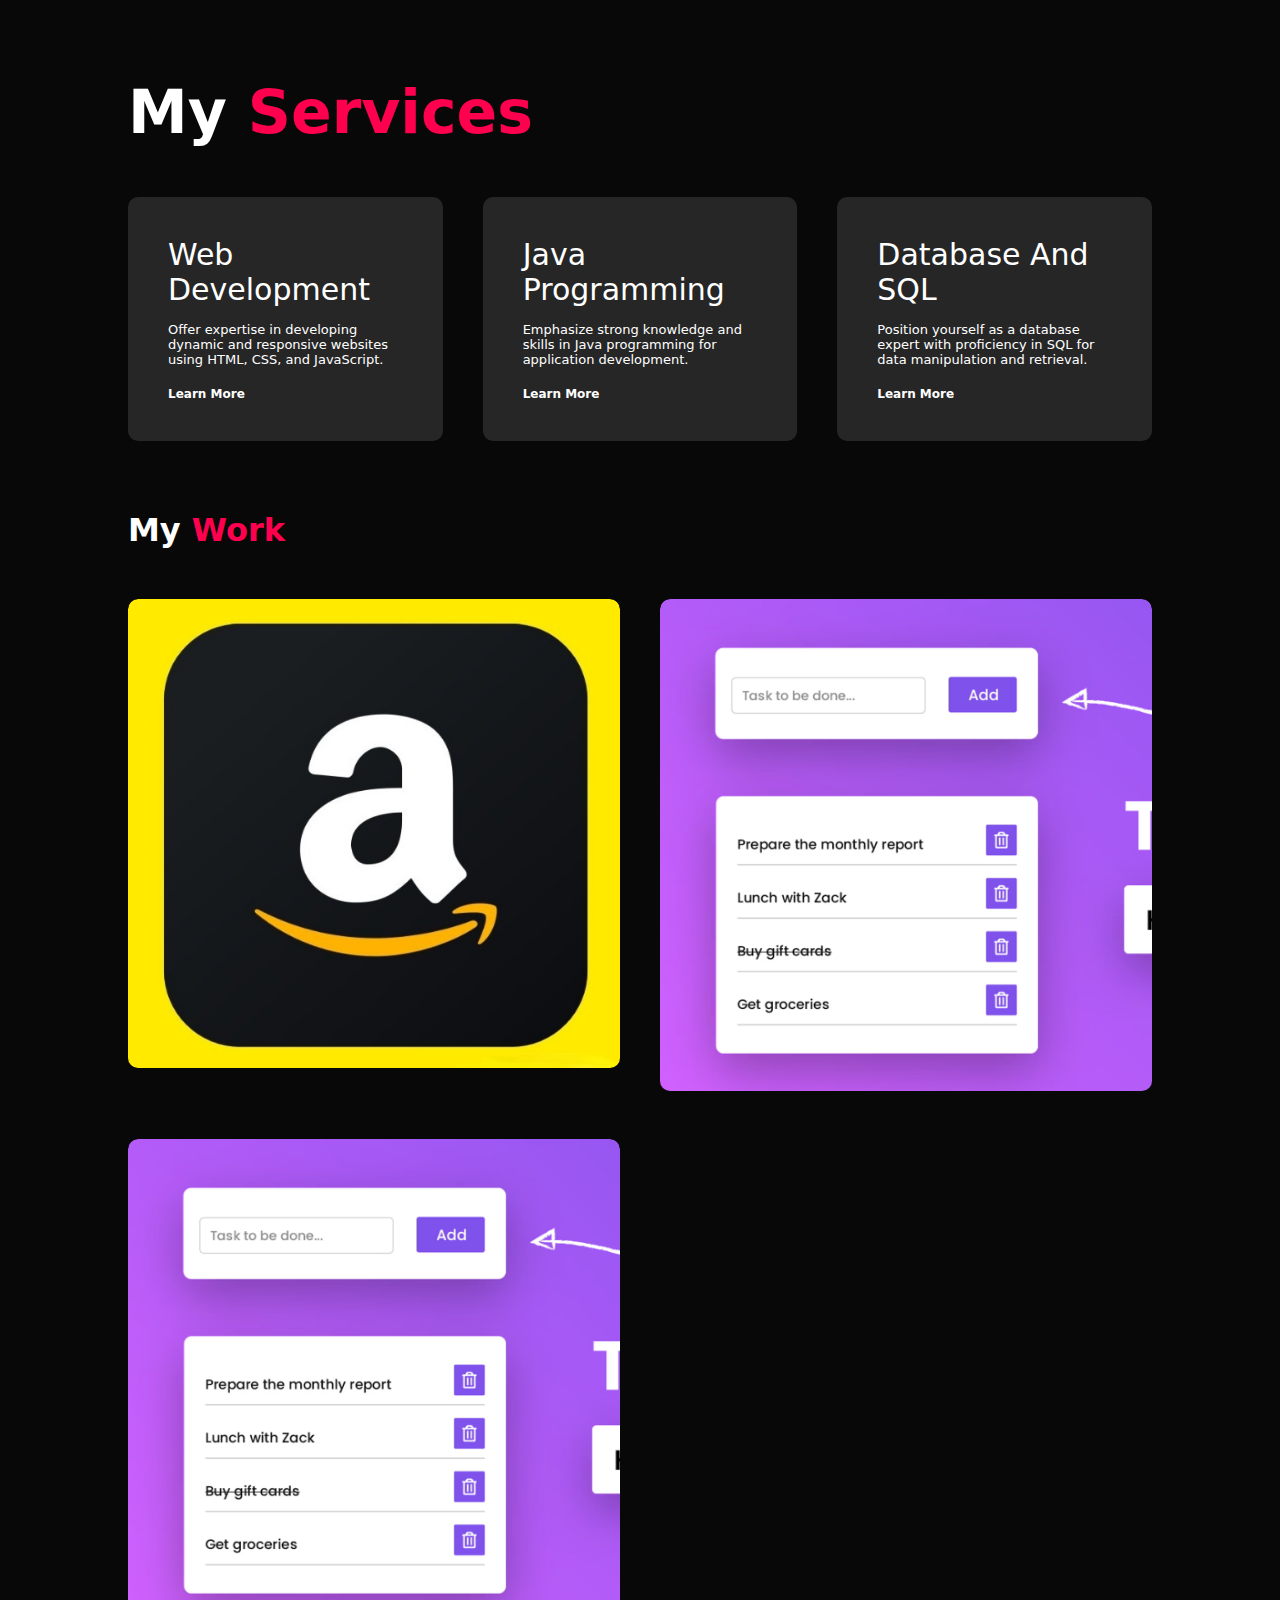
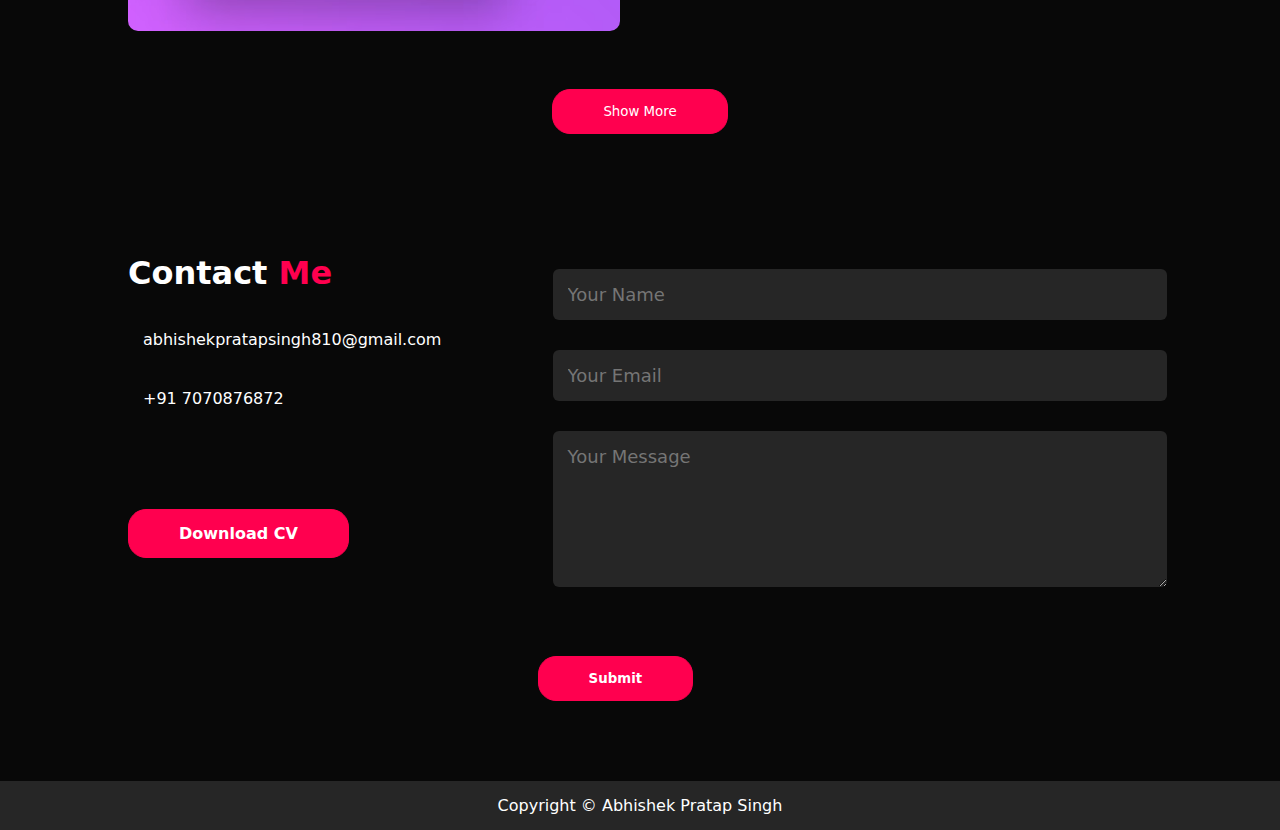
==== commit fb5002d1: "yes" ====
--- a/index.html
+++ b/index.html
@@ -199,7 +199,7 @@
                             </div>
                         </div>
 
-<<<<<<< HEAD
+
                         <div class="work">
                             <div class="image">
                                 <img src="./download.avif" alt="">
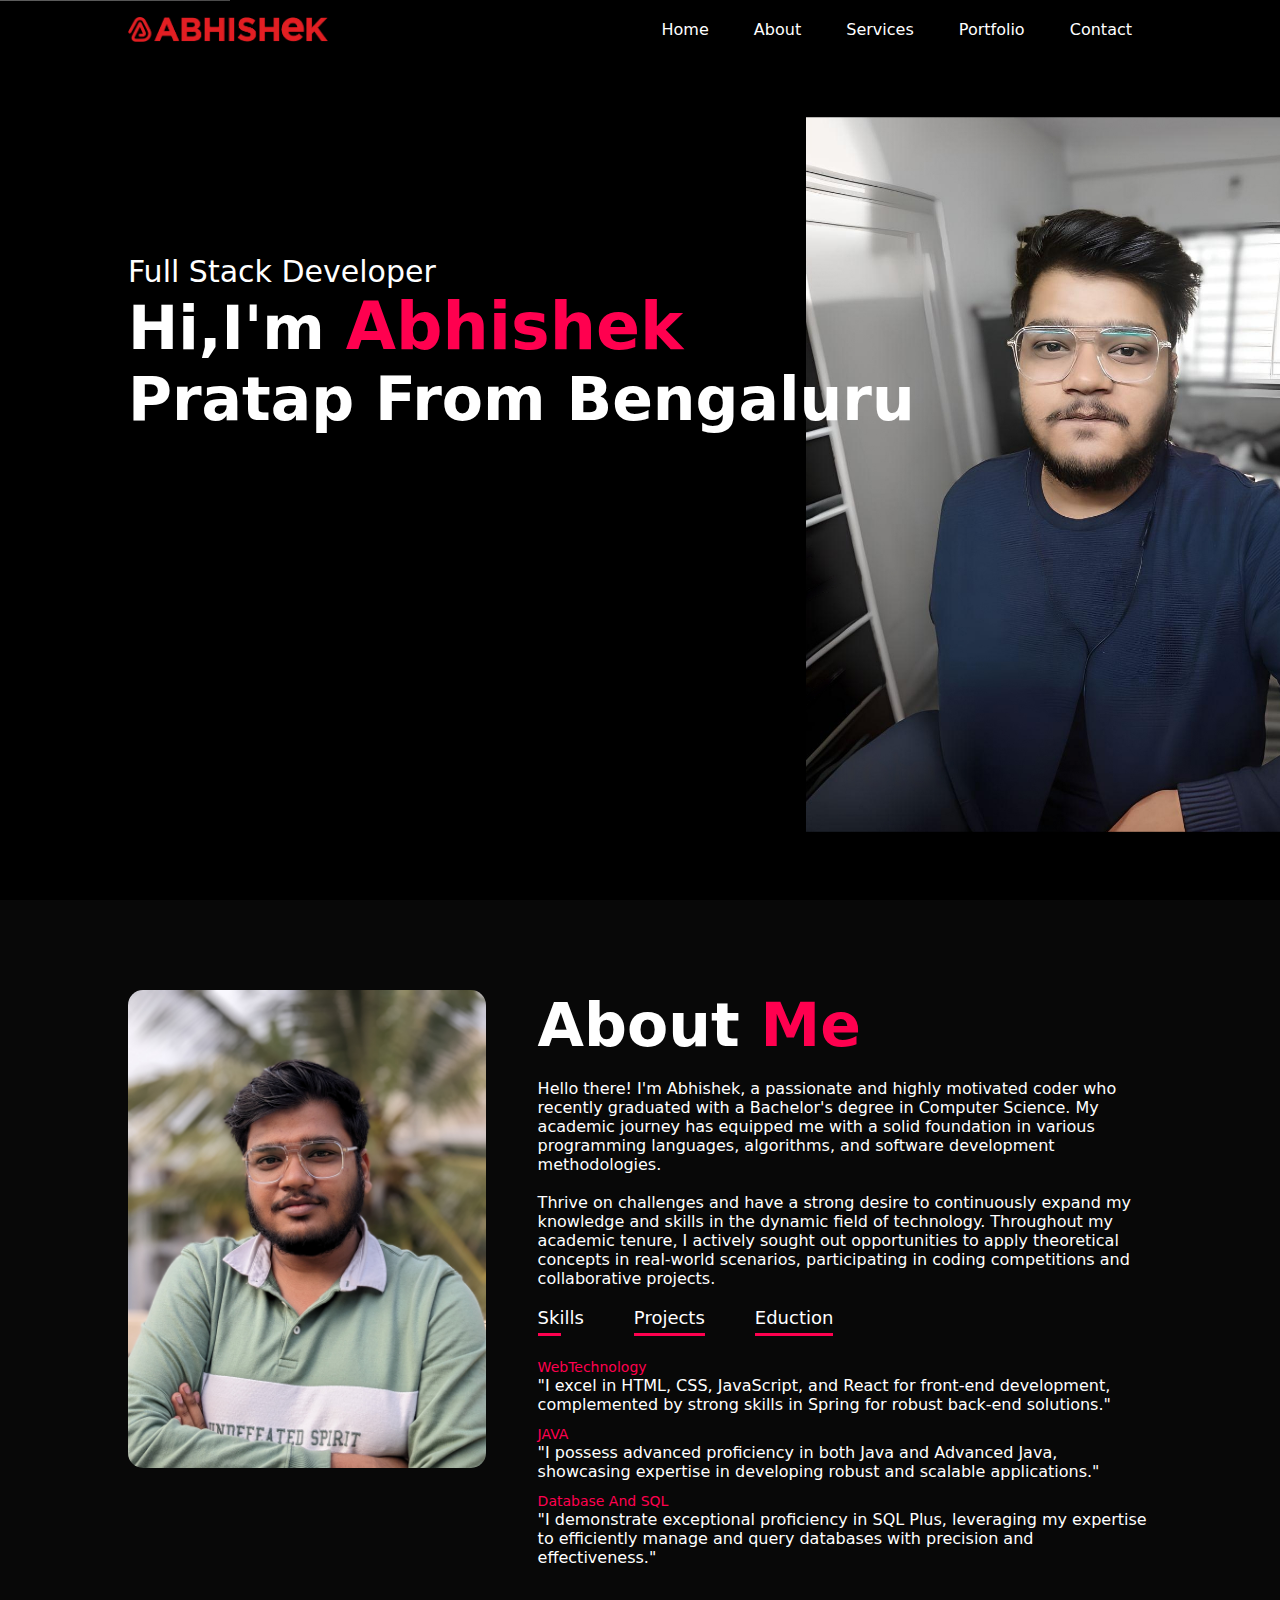
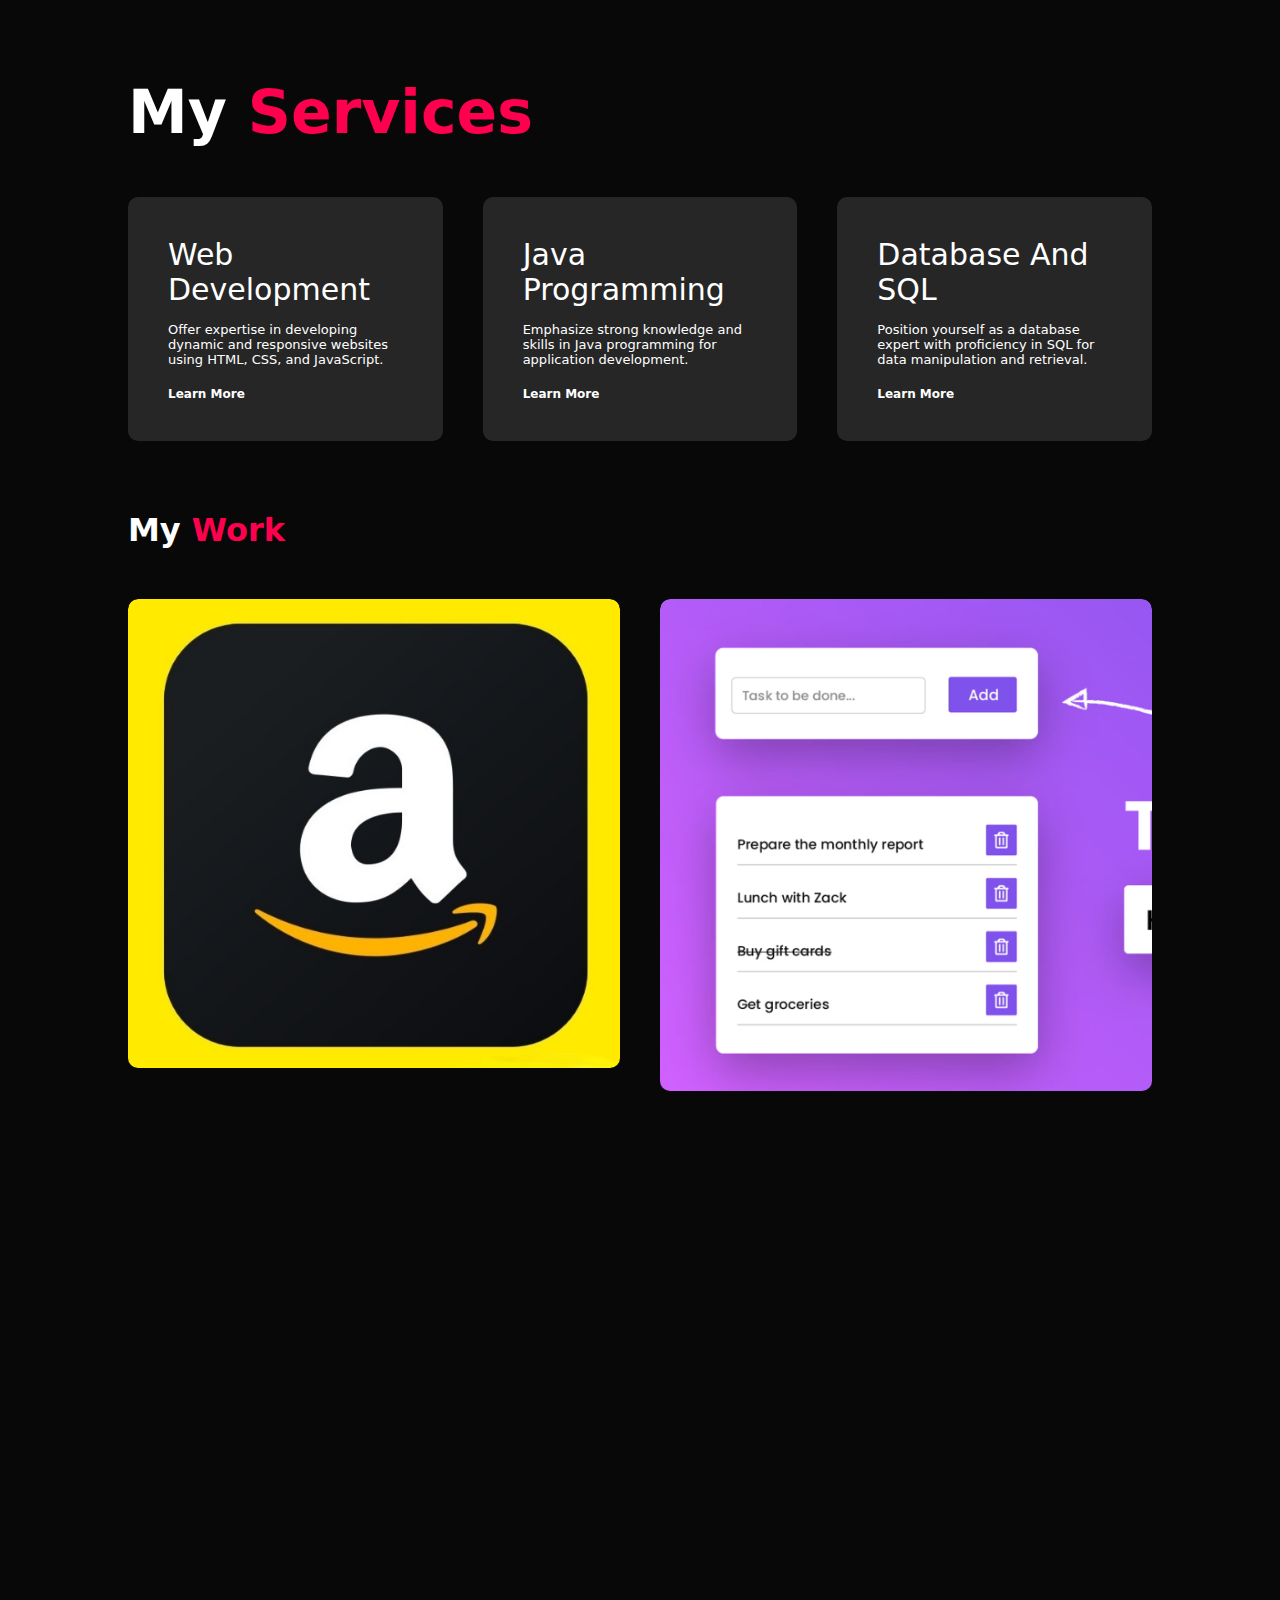
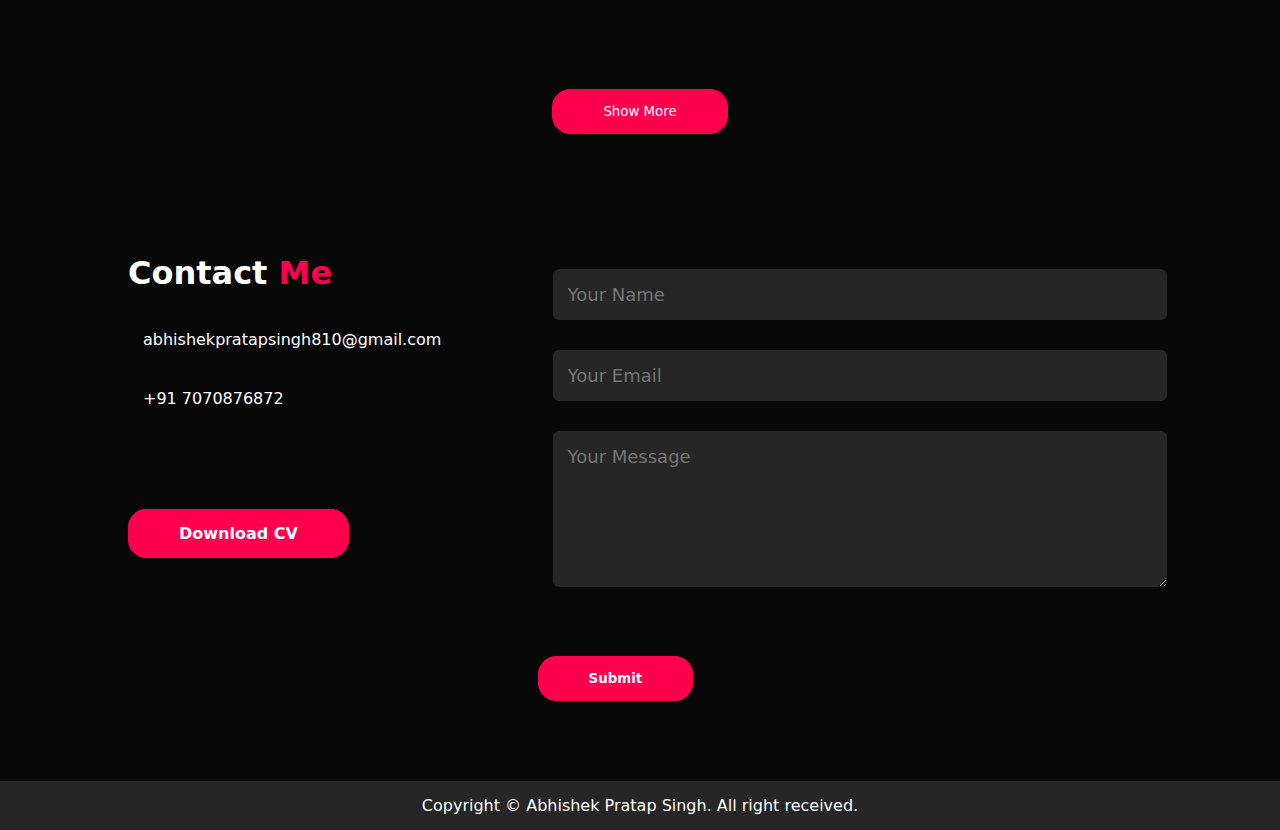
==== commit fdbc5dbe: "hi" ====
--- a/index.html
+++ b/index.html
@@ -199,7 +199,6 @@
                             </div>
                         </div>
 
-
                         <div class="work">
                             <div class="image">
                                 <img src="./download.avif" alt="">
@@ -214,159 +213,6 @@
                                     interface, emphasizing practicality and engagement. Ongoing refinements aim to
                                     deliver a
                                     streamlined and effective tool for seamless task organization.</p>
-=======
-                                I've created an Amazon-inspired website using HTML and CSS, demonstrating my proficiency
-                                in
-                                front-end development. Ongoing efforts involve refining and optimizing the site for a
-                                seamless user experience, reflecting my commitment to continuous improvement and
-                                innovation
-                                in web design.</p>
-                            <a href="./amazon.html"><i class="fa-solid fa-link"></i></i></a>
-                        </div>
-                    </div>
-
-                    <div class="work">
-                        <div class="image">
-                            <img src="./download.avif" alt="">
-                        </div>
-                        <div class="layer">
-                            <h3>Todo List</h3>
-                            <p>
-                                I've built a JavaScript-powered to-do list, showcasing my front-end scripting skills.
-                                This
-                                dynamic application enables users to manage tasks efficiently with a user-friendly
-                                interface, emphasizing practicality and engagement. Ongoing refinements aim to deliver a
-                                streamlined and effective tool for seamless task organization.</p>
-                            <a href="./to-do-list_project.html"><i class="fa-solid fa-link"></i></i></a>
-                        </div>
-                    </div>
-
-
-                    <div class="work">
-                        <div class="image">
-                            <img src="https://ucarecdn.com/f3bb5d82-fd86-4fac-a968-801e316601be/-/scale_crop/800x800/smart/"
-                                alt="">
-                        </div>
-                        <div class="layer">
-                            <h3>Random Quote Generator</h3>
-                            <p>
-
-                                I recently crafted a random quote generator using HTML, CSS, and JavaScript. HTML
-                                provided
-                                the structure, CSS added a polished look, and JavaScript brought the dynamic
-                                functionality.
-                                With a click of a button, the generator randomly displays quotes from a predefined
-                                array,
-                                making it an engaging and visually appealing project that highlights the seamless
-                                integration of these web technologies.</p>
-                            <a href="./RandomQuote.html"><i class="fa-solid fa-link"></i></i></a>
-                        </div>
-                    </div>
-
-
-                    <div class="work">
-                        <div class="image">
-                            <img src="./Instagram Square post (1080x1080).jpg" alt="">
-                        </div>
-                        <div class="layer">
-                            <h3>Login Page</h3>
-                            <p>
-                                I've just wrapped up creating a login page using HTML and CSS. The HTML includes a form
-                                with
-                                input fields for username and password, styled using CSS for a visually appealing look.
-                                The
-                                design is responsive, thanks to the use of flexbox. It's now a clean and functional
-                                login
-                                interface, marrying simplicity with an attractive layout.</p>
-                            <a href="./login1.html"><i class="fa-solid fa-link"></i></i></a>
-                        </div>
-                    </div>
-
-
-                    <div class="work">
-                        <div class="image">
-                            <img src="./Instagram Square post (1080x1080).webp" alt="">
-                        </div>
-                        <div class="layer">
-                            <h3>Netflix Login Page</h3>
-                            <p>
-                                Building a Netflix login page with HTML and CSS is a great achievement, showcasing your
-                                skills in frontend development and design. This hands-on project allows you to replicate
-                                the official platform's layout, emphasizing practical experience and enhancing your
-                                understanding of web design concepts. Keep experimenting and expanding your knowledge to
-                                excel in the dynamic field of web development.</p>
-                            <a href="./Abhisheknetflixlogin.htmln  "><i class="fa-solid fa-link"></i></i></a>
-                        </div>
-                    </div>
-
-
-                    <div class="work">
-                        <div class="image">
-                            <img src="./comiing.avif" alt="">
-                        </div>
-                        <div class="layer">
-                            <h3>Comming Soon.....</h3>
-                            <p>
-                                Comming Soon......</p>
-                            <a href="./to-do-list_project.html"><i class="fa-solid fa-link"></i></i></a>
-                        </div>
-                    </div>
-
-
-
-                    <div class="work">
-                        <div class="image">
-                            <img src="./comiing.avif" alt="">
-                        </div>
-                        <div class="layer">
-                            <h3>Comming Soon.....</h3>
-                            <p>
-                                Comming Soon......</p>
-                            <a href="./to-do-list_project.html"><i class="fa-solid fa-link"></i></i></a>
-                        </div>
-                    </div>
-
-
-
-
-                    <div class="work">
-                        <div class="image">
-                            <img src="./comiing.avif" alt="">
-                        </div>
-                        <div class="layer">
-                            <h3>Comming Soon.....t</h3>
-                            <p>
-                                Comming Soon.....</p>
-                            <a href="./to-do-list_project.html"><i class="fa-solid fa-link"></i></i></a>
-                        </div>
-                    </div>
-
-
-
-
-                    <div class="work">
-                        <div class="image">
-                            <img src="./comiing.avif" alt="">
-                        </div>
-                        <div class="layer">
-                            <h3>Comming Soon.....</h3>
-                            <p>
-                                Comming Soon.....</p>
-                            <a href="./to-do-list_project.html"><i class="fa-solid fa-link"></i></i></a>
-                        </div>
-                    </div>
-
-
-
-
-                    <div class="work">
-                        <div class="image">
-                            <img src="./comiing.avif" alt="">
-                        </div>
-                        <div class="layer">
-                            <h3>Comming Soon.....</h3>
-                            <p>Comming Soon...../p>
->>>>>>> 76d8709bc425a43754c190b4fefecbc5886a5a53
                                 <a href="./to-do-list_project.html"><i class="fa-solid fa-link"></i></i></a>
                             </div>
                         </div>
@@ -566,7 +412,7 @@
                 </div>
             </div>
             <div class="copyright">
-                <p>Copyright © Abhishek Pratap Singh </p>
+                <p>Copyright © Abhishek Pratap Singh. All right received.</p>
             </div>
         </div>
     </div>
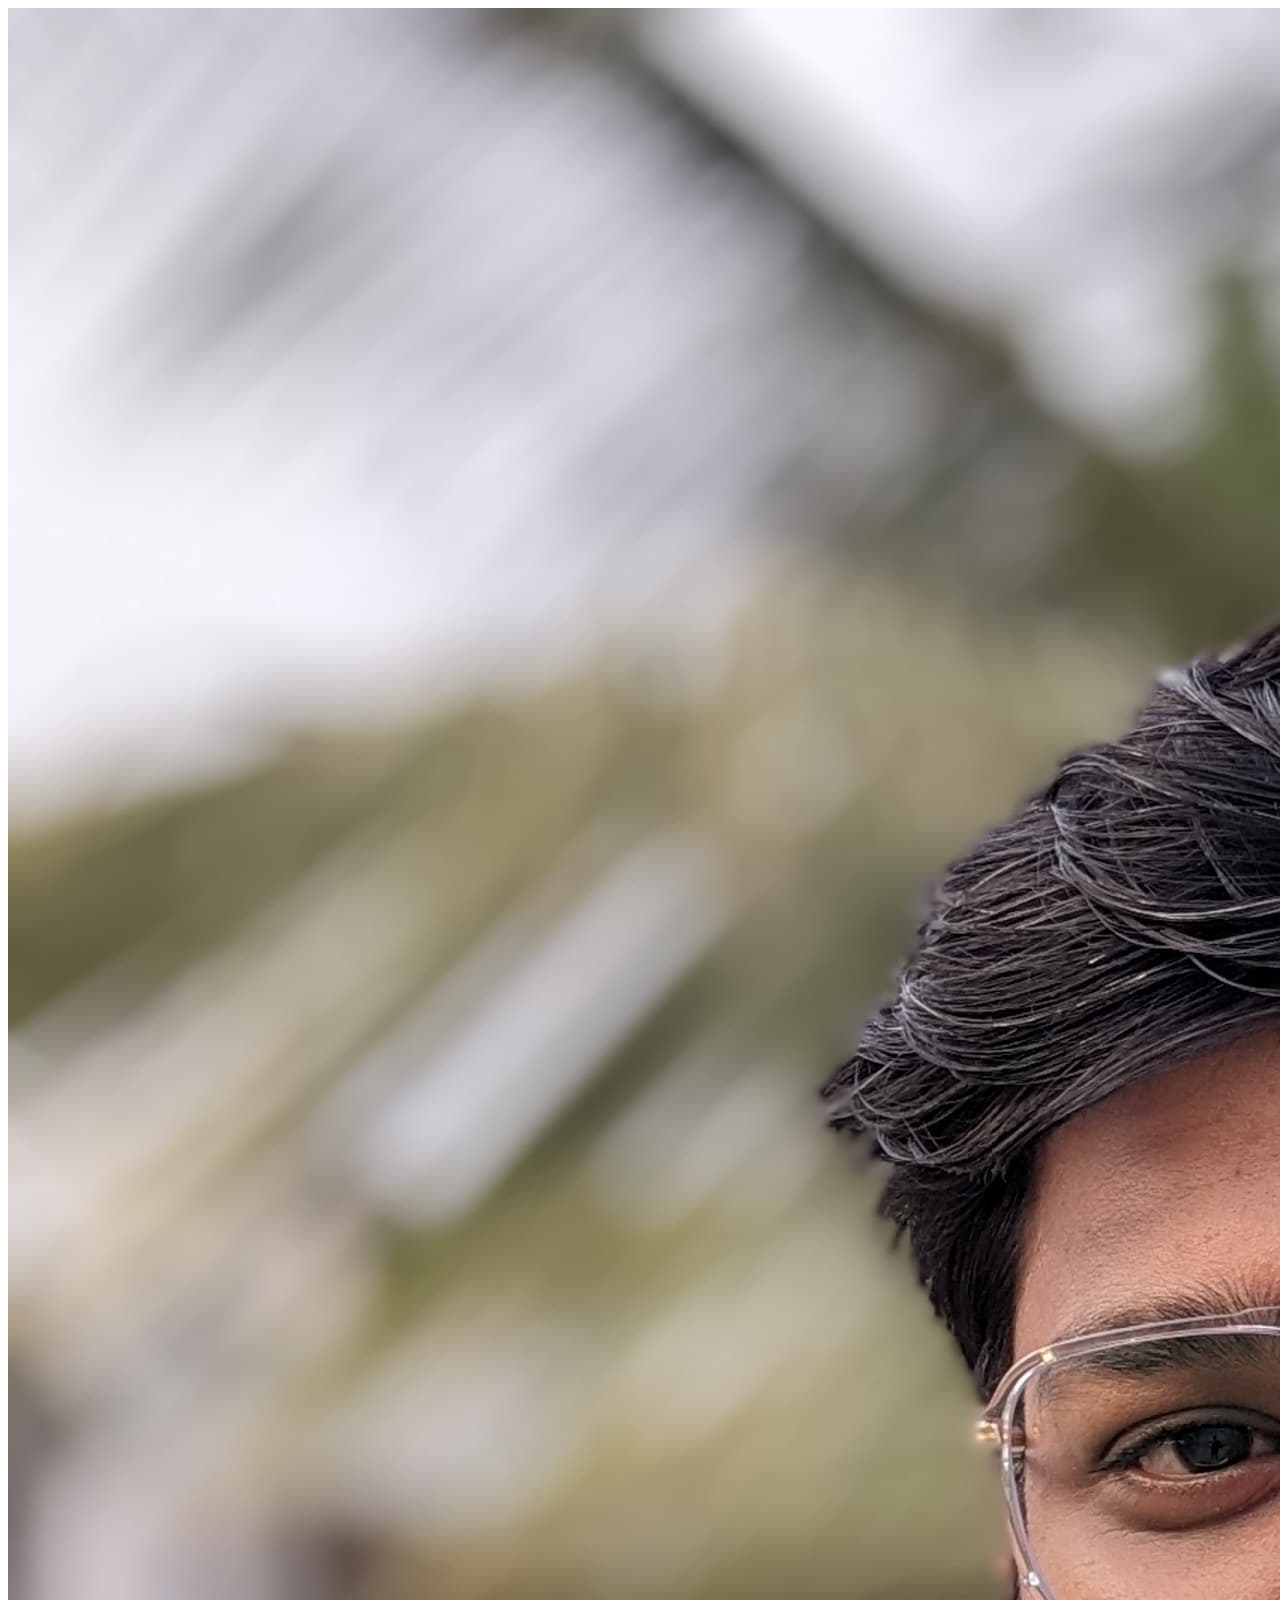
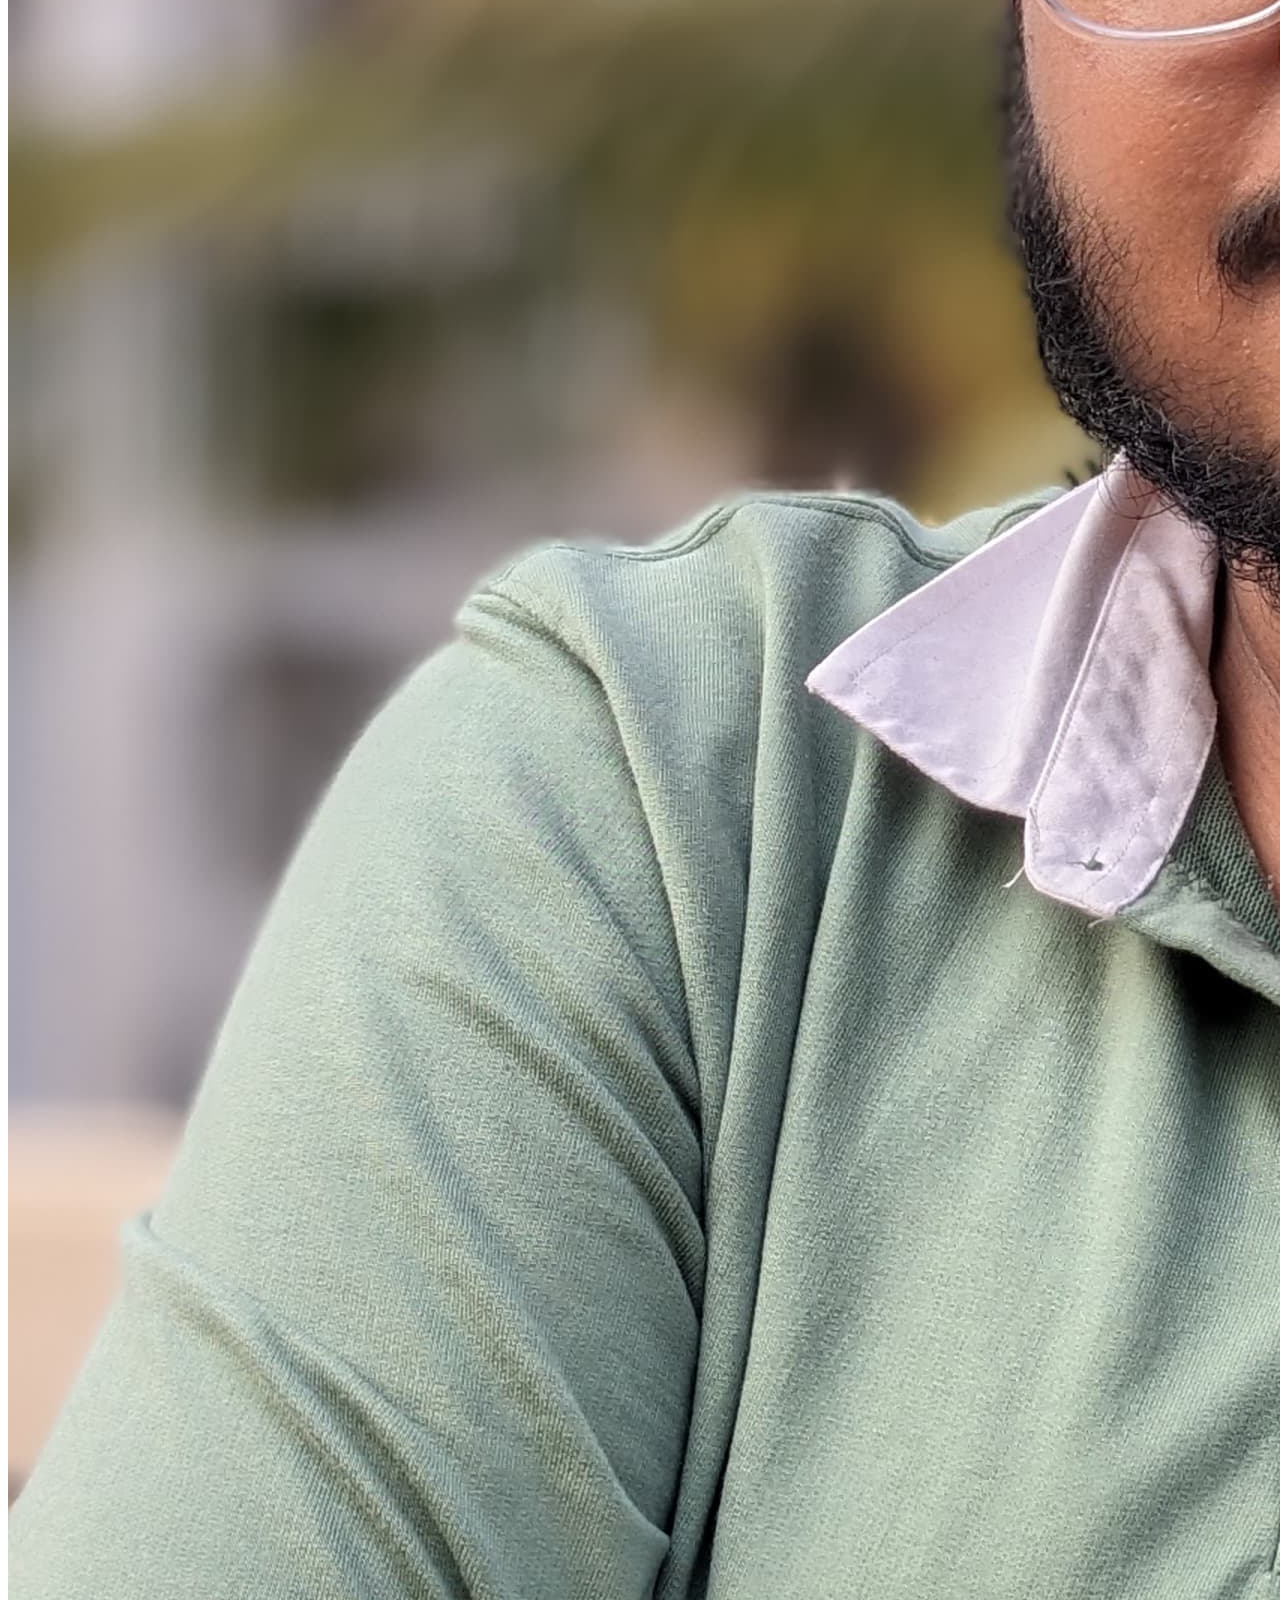
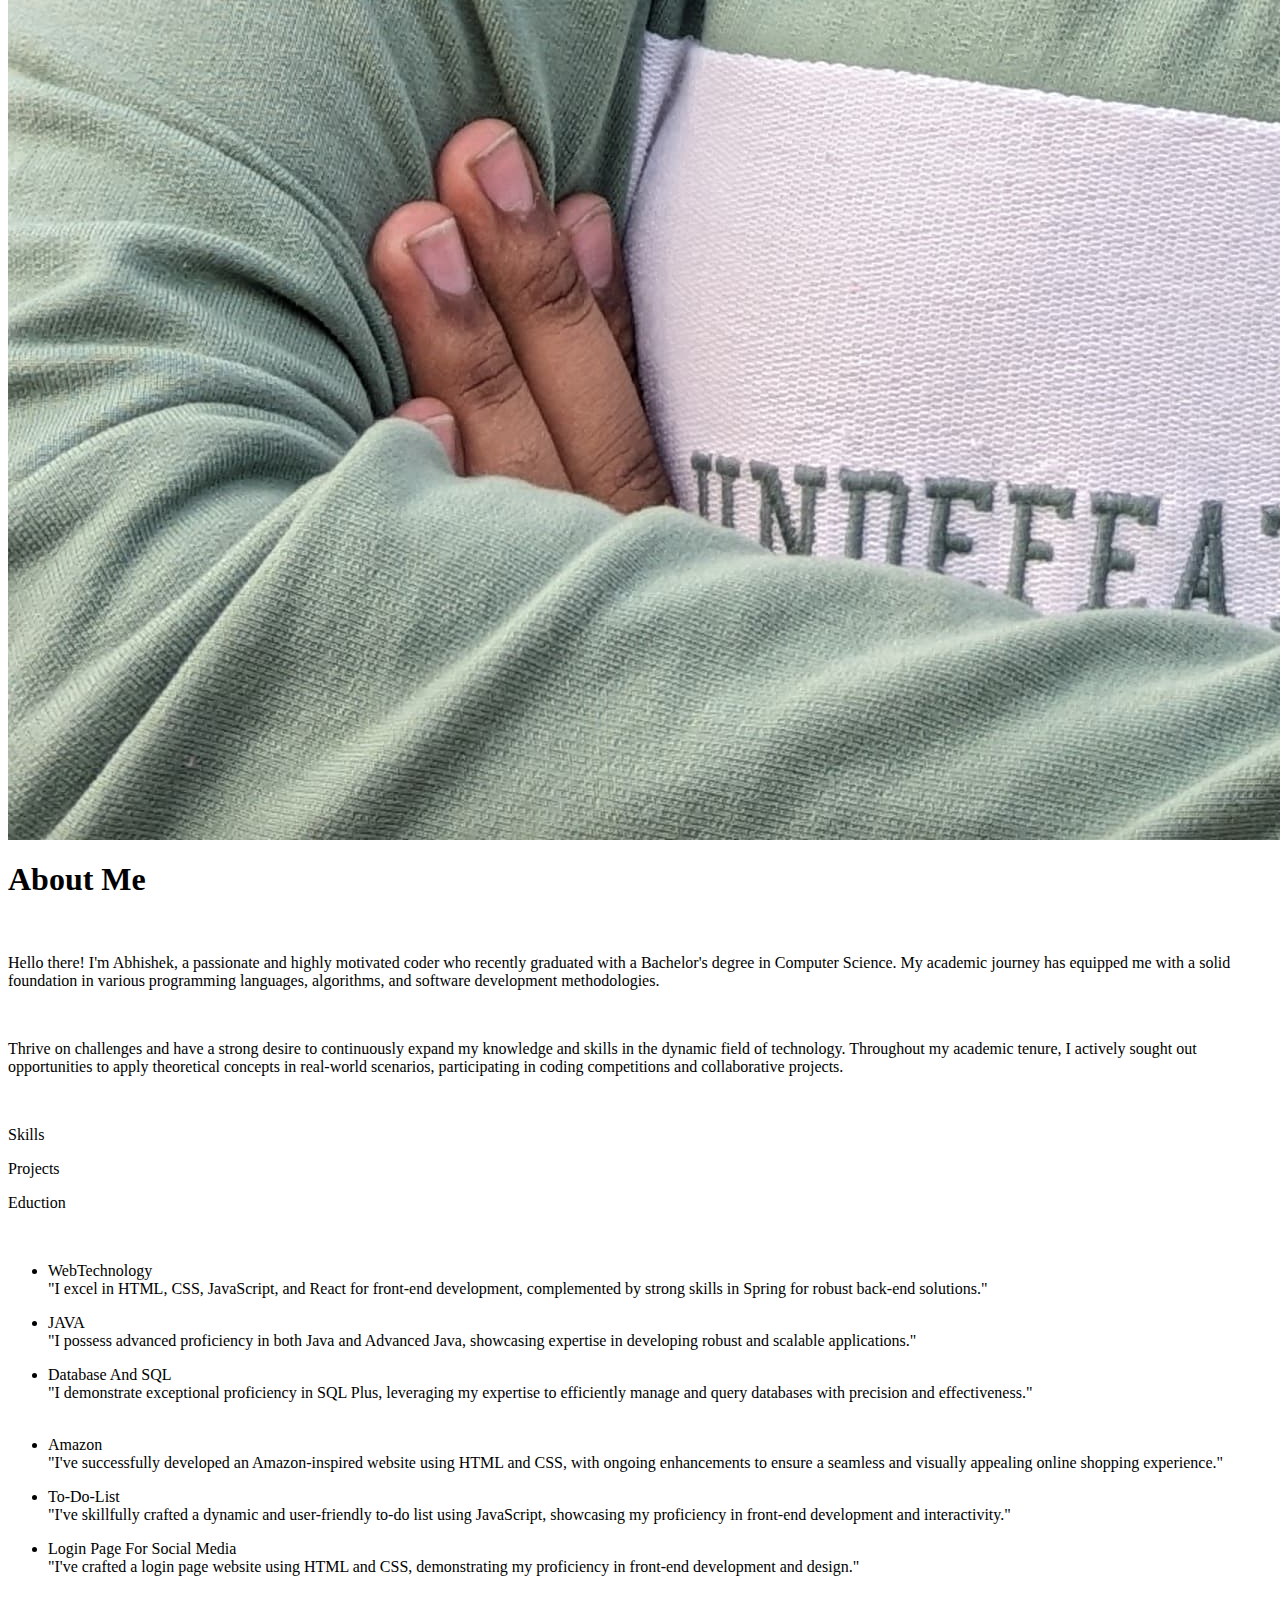
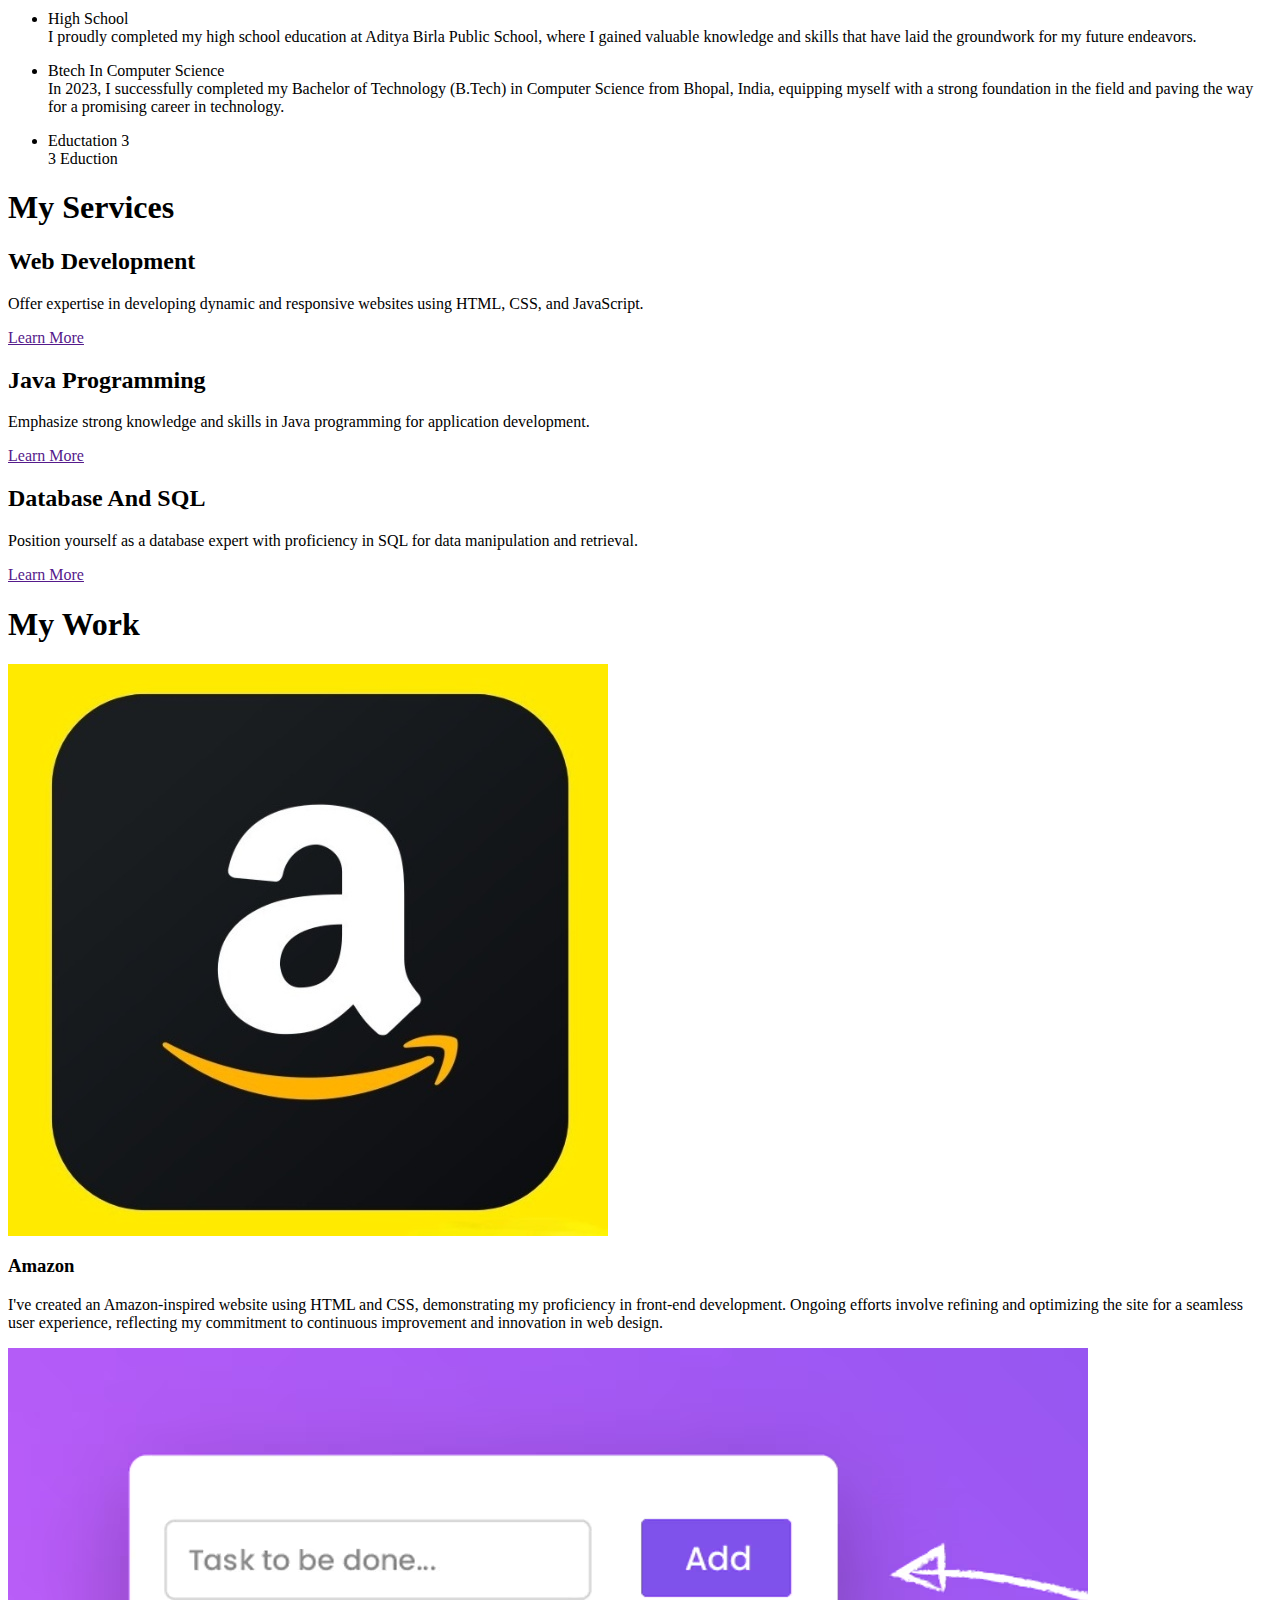
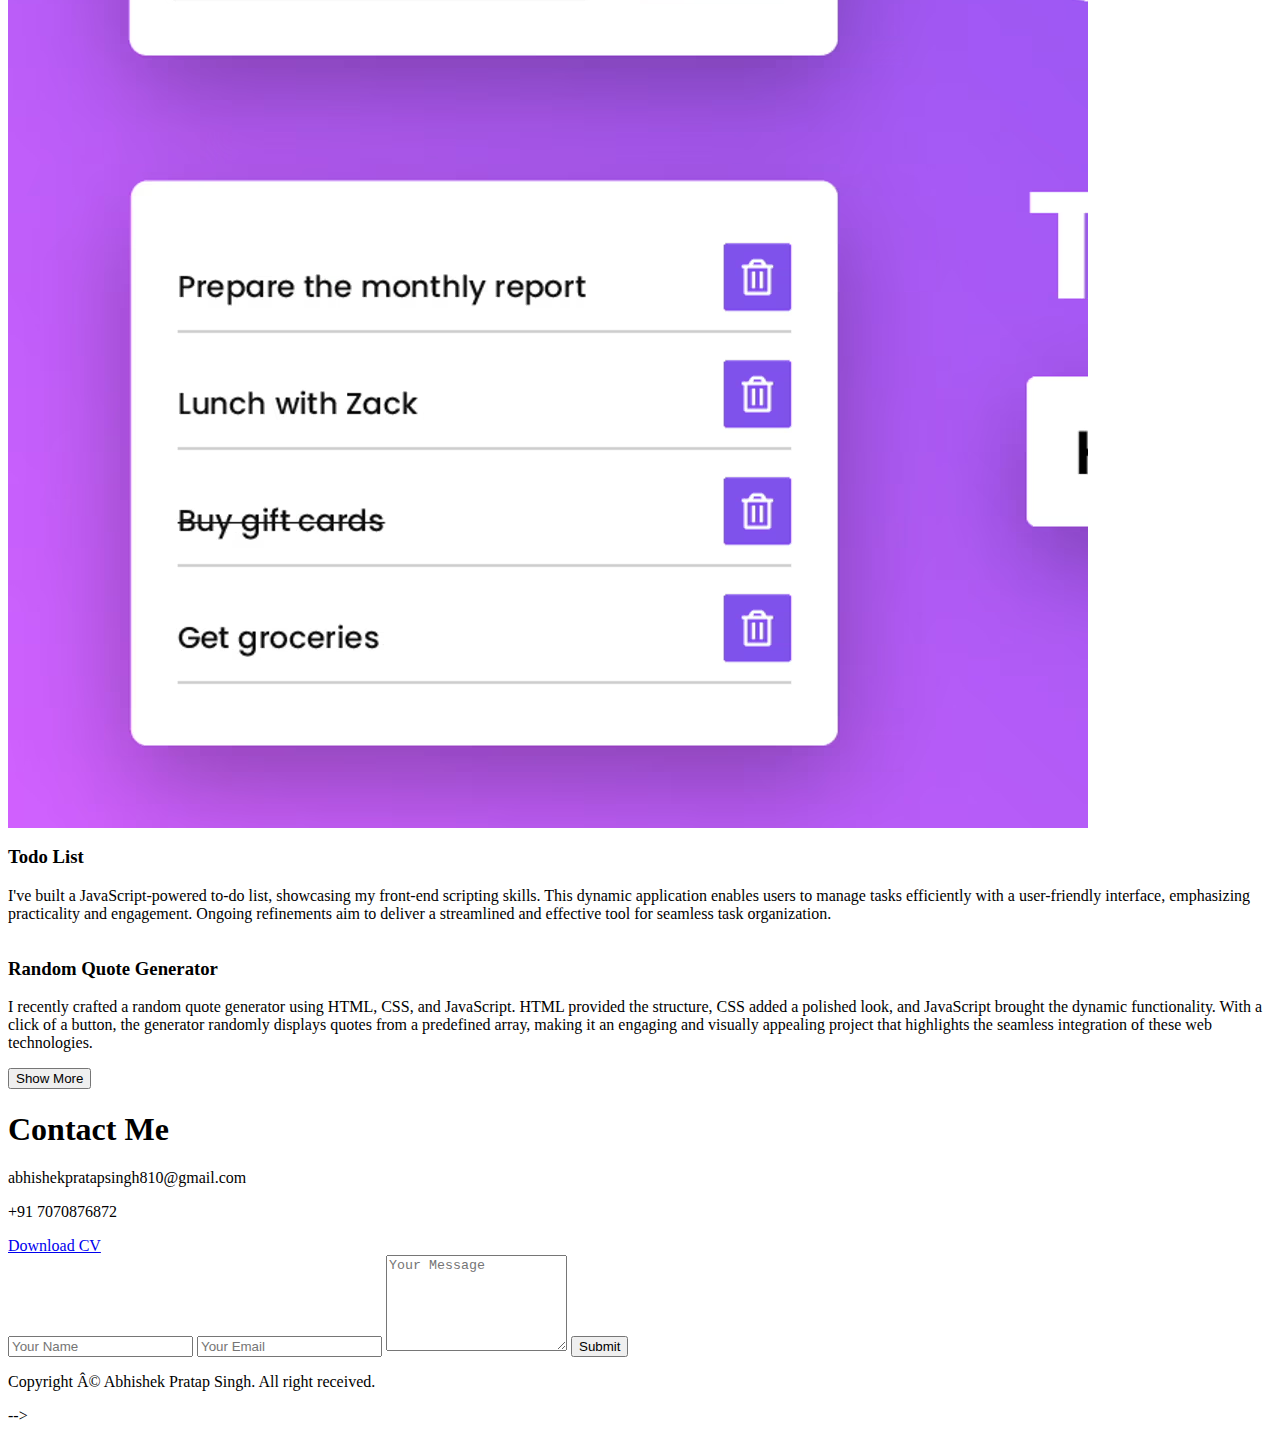
==== commit a7c47025: "Update index.html" ====
--- a/index.html
+++ b/index.html
@@ -1,4 +1,4 @@
-<!DOCTYPE html>
+<!-- <!DOCTYPE html>
 <html lang="en">
 
 <head>
@@ -276,34 +276,42 @@
                                     understanding of web design concepts. Keep experimenting and expanding your
                                     knowledge to
                                     excel in the dynamic field of web development.</p>
-                                <a href="./Abhisheknetflixlogin.htmln  "><i class="fa-solid fa-link"></i></i></a>
-                            </div>
-                        </div>
-
-
-                        <div class="work">
-                            <div class="image">
-                                <img src="./comiing.avif" alt="">
-                            </div>
-                            <div class="layer">
-                                <h3>Comming Soon.....</h3>
-                                <p>
-                                    Comming Soon......</p>
-                                <a href="./to-do-list_project.html"><i class="fa-solid fa-link"></i></i></a>
-                            </div>
-                        </div>
-
-
-
-                        <div class="work">
-                            <div class="image">
-                                <img src="./comiing.avif" alt="">
-                            </div>
-                            <div class="layer">
-                                <h3>Comming Soon.....</h3>
-                                <p>
-                                    Comming Soon......</p>
-                                <a href="./to-do-list_project.html"><i class="fa-solid fa-link"></i></i></a>
+                                <a href="./Abhisheknetflixlogin.html"><i class="fa-solid fa-link"></i></i></a>
+                            </div>
+                        </div>
+
+
+                        <div class="work">
+                            <div class="image">
+                                <img src="./image galary.avif" alt="">
+                            </div>
+                            <div class="layer">
+                                <h3>Image Galary</h3>
+                                <p>
+                                    "I recently crafted an image gallery for my website using HTML, CSS, and JavaScript.
+                                    The gallery showcases a sleek design with initial thumbnail views. To improve user
+                                    interaction, I implemented a 'show more' button. When clicked, it dynamically loads
+                                    additional images without the need for a full page refresh. This combination of HTML
+                                    for structure, CSS for styling, and JavaScript for interactivity results in a
+                                    responsive and visually appealing image gallery experience for visitors."</p>
+                                <a href="./Image Galary.html"><i class="fa-solid fa-link"></i></i></a>
+                            </div>
+                        </div>
+
+
+
+                        <div class="work">
+                            <div class="image">
+                                <img src="./Facebook Right column (1200x1200).jpg" alt="">
+                            </div>
+                            <div class="layer">
+                                <h3>QR Code Generator </h3>
+                                <p>
+                                    "I built a QR code generator using HTML, CSS, and JavaScript. The application's
+                                    user-friendly interface, styled with CSS, enables easy QR code creation. Leveraging
+                                    JavaScript, it dynamically generates QR codes, showcasing a seamless integration of
+                                    these web technologies."</p>
+                                <a href="./Randomcodegen.html"><i class="fa-solid fa-link"></i></i></a>
                             </div>
                         </div>
 
@@ -346,8 +354,8 @@
                             </div>
                             <div class="layer">
                                 <h3>Comming Soon.....</h3>
-                                <p>Comming Soon...../p>
-                                    <a href="./to-do-list_project.html"><i class="fa-solid fa-link"></i></i></a>
+                                <p>Comming Soon.....</p>
+                                <a href="./to-do-list_project.html"><i class="fa-solid fa-link"></i></i></a>
                             </div>
                         </div>
 
@@ -492,18 +500,18 @@
 
     gsap.from("#header h1", {
         x: 100,
-        opacity:0,
-        delay:0.5,
-        duration:0.5,
-        stagger:0.2
+        opacity: 0,
+        delay: 0.5,
+        duration: 0.5,
+        stagger: 0.2
 
     })
     gsap.from("#header p", {
         x: 100,
-        opacity:0,
-        delay:0.5,
-        duration:0.5,
-        stagger:0.2
+        opacity: 0,
+        delay: 0.5,
+        duration: 0.5,
+        stagger: 0.2
 
     })
 
@@ -515,18 +523,20 @@
 <script>
     // Your existing code...
 
-    const roles = ["Front End","Back End","Databases","Full Stack Developer"];
+    const roles = ["Front End", "Back End", "Databases", "Full Stack Developer"];
     const roleElement = document.getElementById("header").getElementsByTagName("p")[0];
 
     function switchRoles() {
         let roleIndex = 0;
 
         function updateRole() {
-            gsap.to(roleElement, { opacity: 0, duration: 0.5, onComplete: () => {
-                roleElement.innerHTML = roles[roleIndex];
-                gsap.to(roleElement, { opacity: 1, duration: 0.5 });
-                roleIndex = (roleIndex + 1) % roles.length;
-            }});
+            gsap.to(roleElement, {
+                opacity: 0, duration: 0.5, onComplete: () => {
+                    roleElement.innerHTML = roles[roleIndex];
+                    gsap.to(roleElement, { opacity: 1, duration: 0.5 });
+                    roleIndex = (roleIndex + 1) % roles.length;
+                }
+            });
         }
 
         setInterval(updateRole, 3000);
@@ -542,4 +552,4 @@
 
 
 
-</html>+</html> -->
--- a/style.css
+++ b/style.css
@@ -499,7 +499,7 @@
     }
 
     ::-webkit-scrollbar-track{
-        background: #fff;
+        background: rgb(43, 42, 42);
     
     }
 
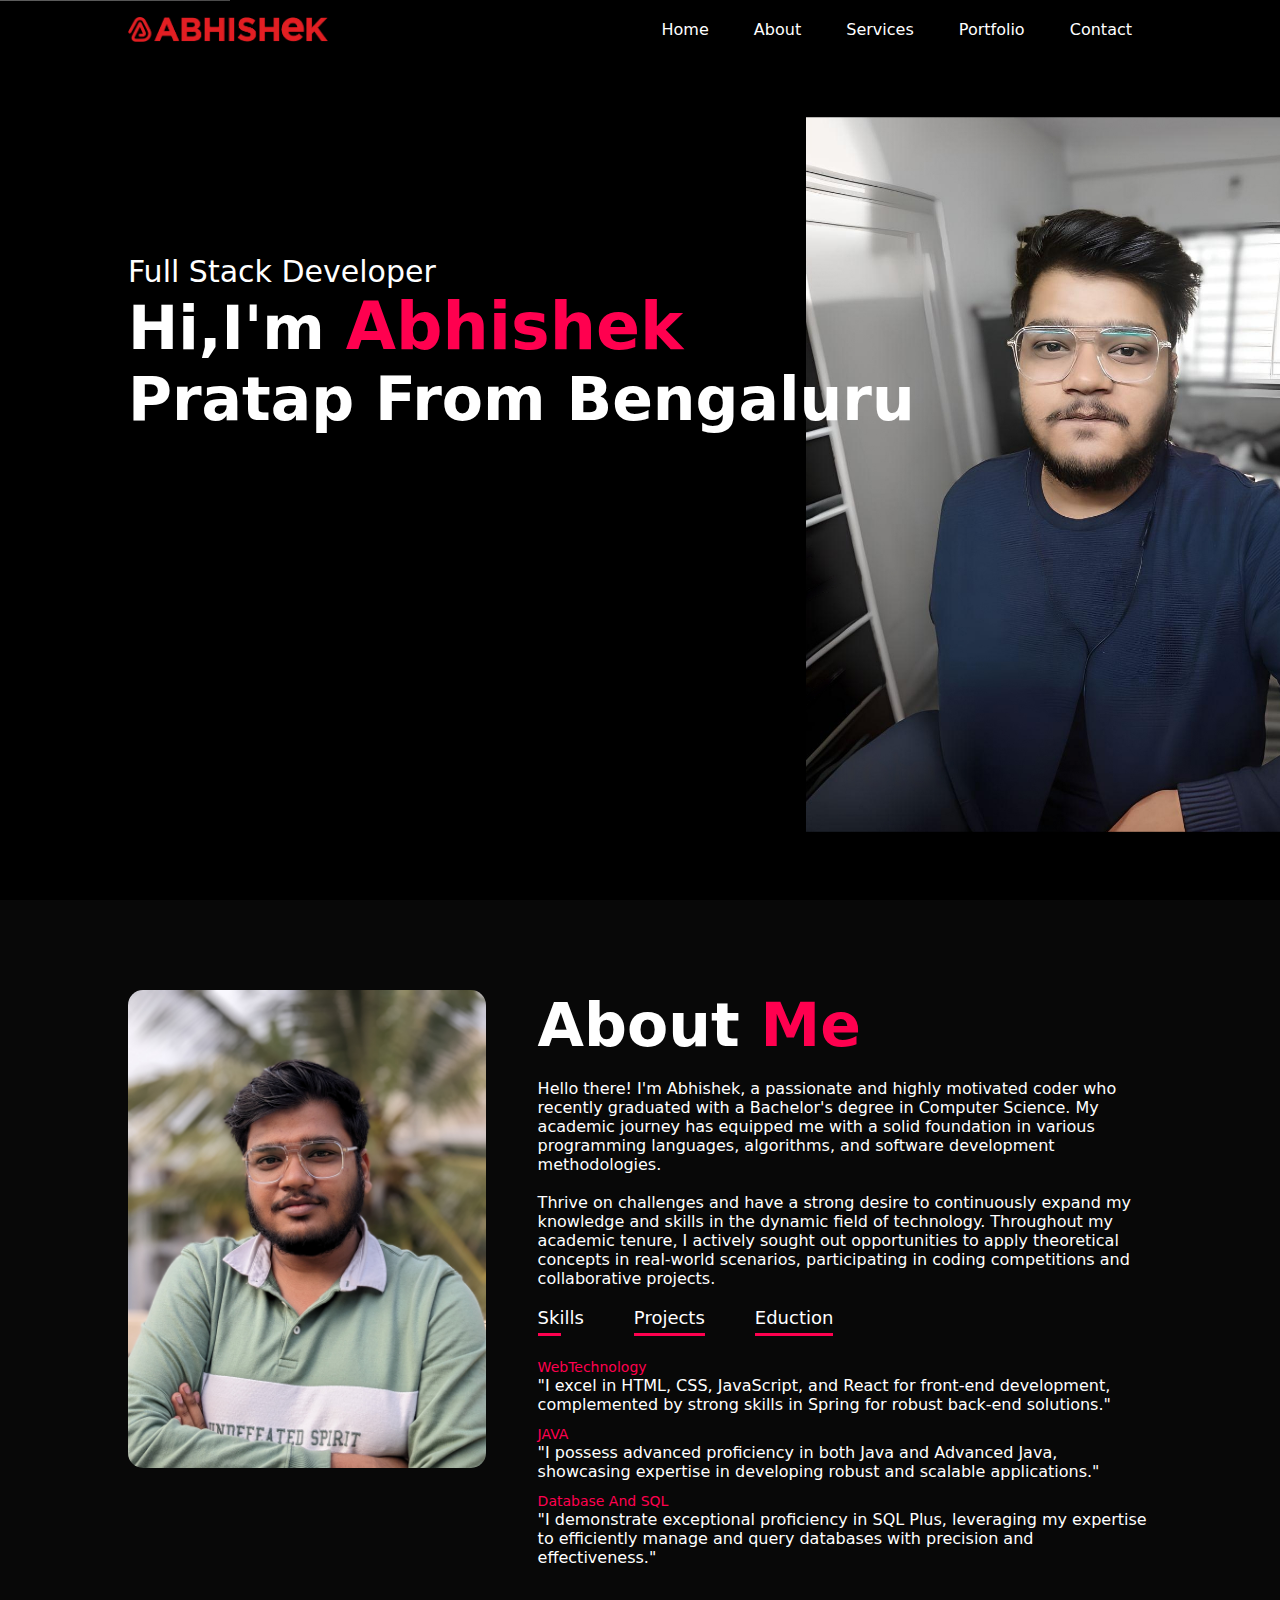
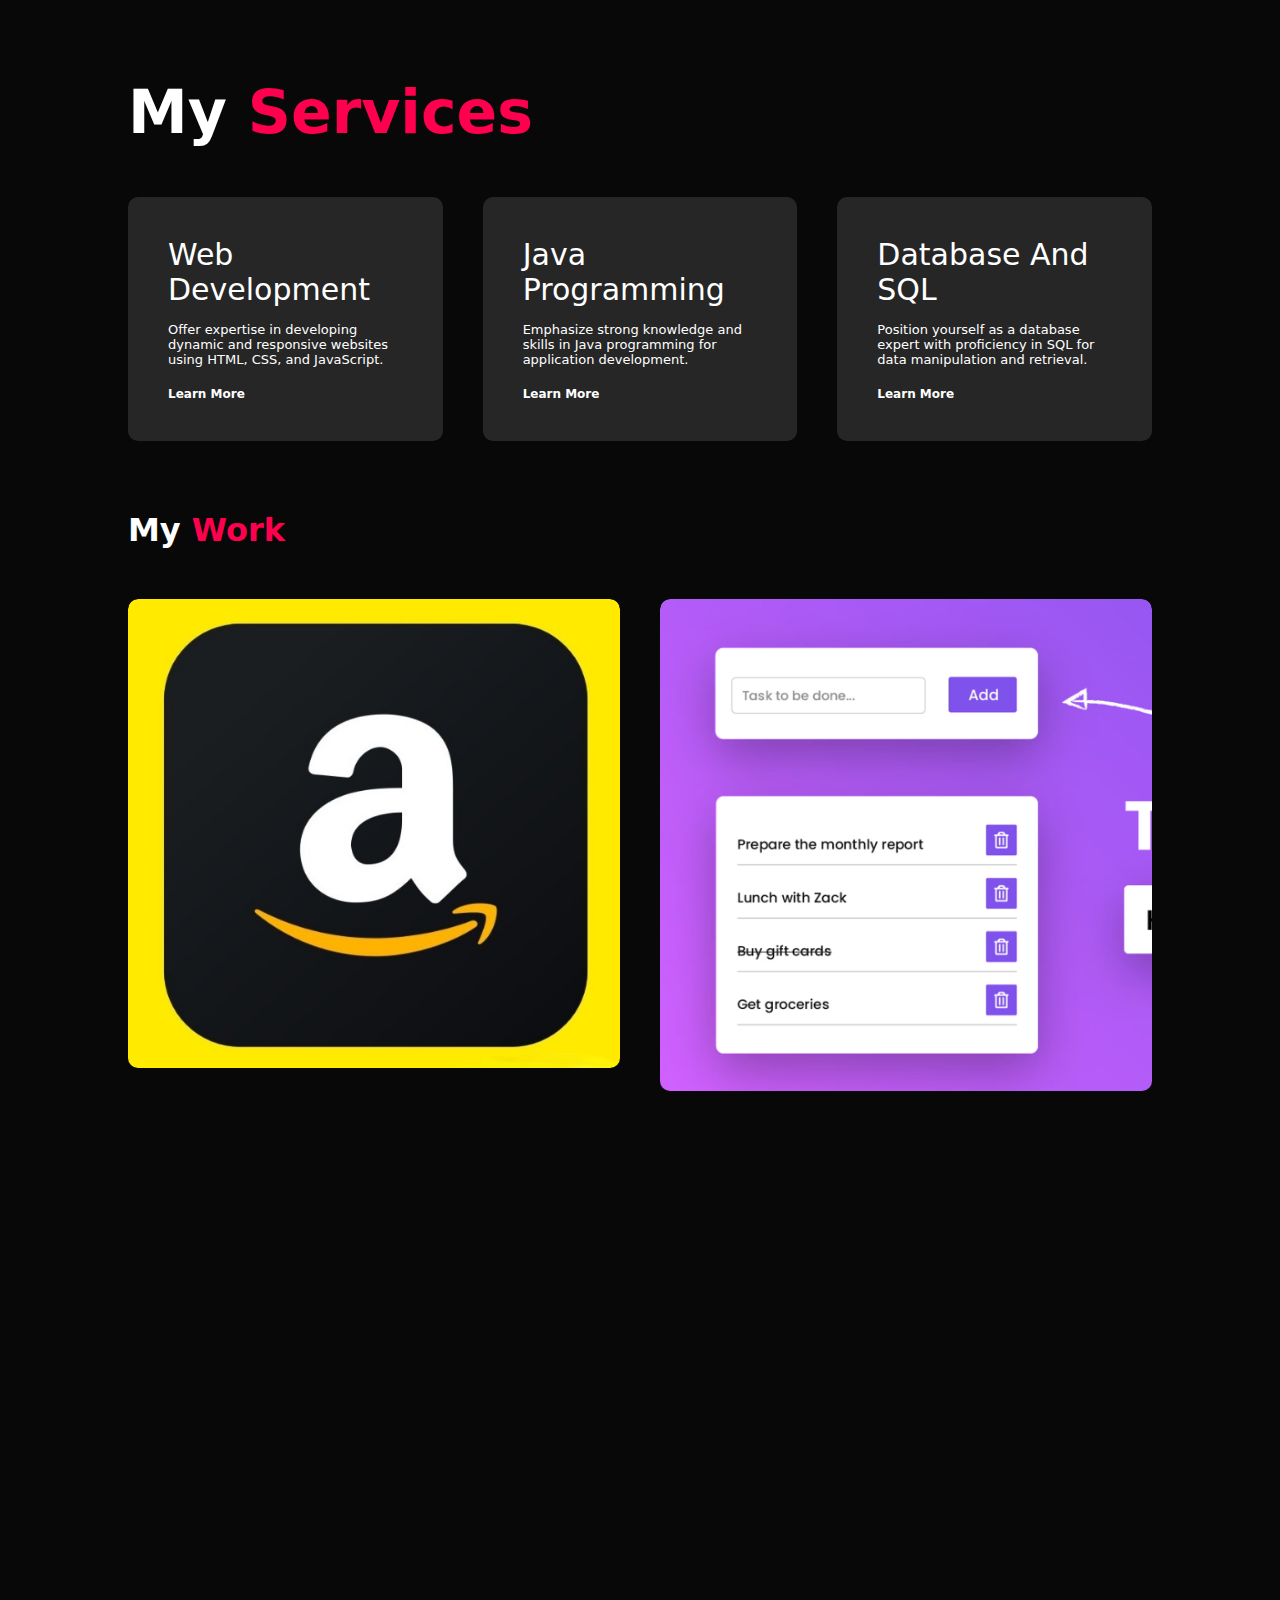
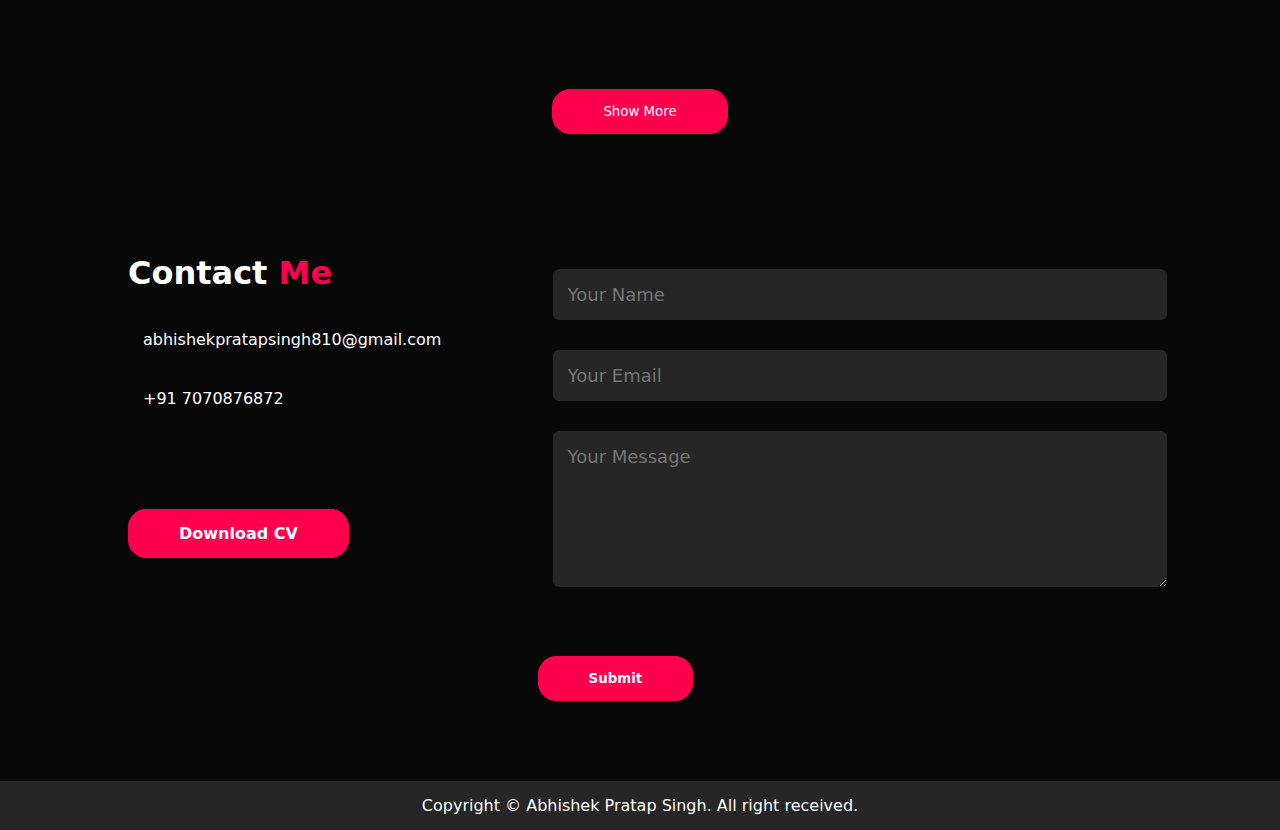
==== commit aac05440: "Update index.html" ====
--- a/index.html
+++ b/index.html
@@ -1,4 +1,4 @@
-<!-- <!DOCTYPE html>
+<!DOCTYPE html>
 <html lang="en">
 
 <head>
@@ -552,4 +552,4 @@
 
 
 
-</html> -->
+</html>
